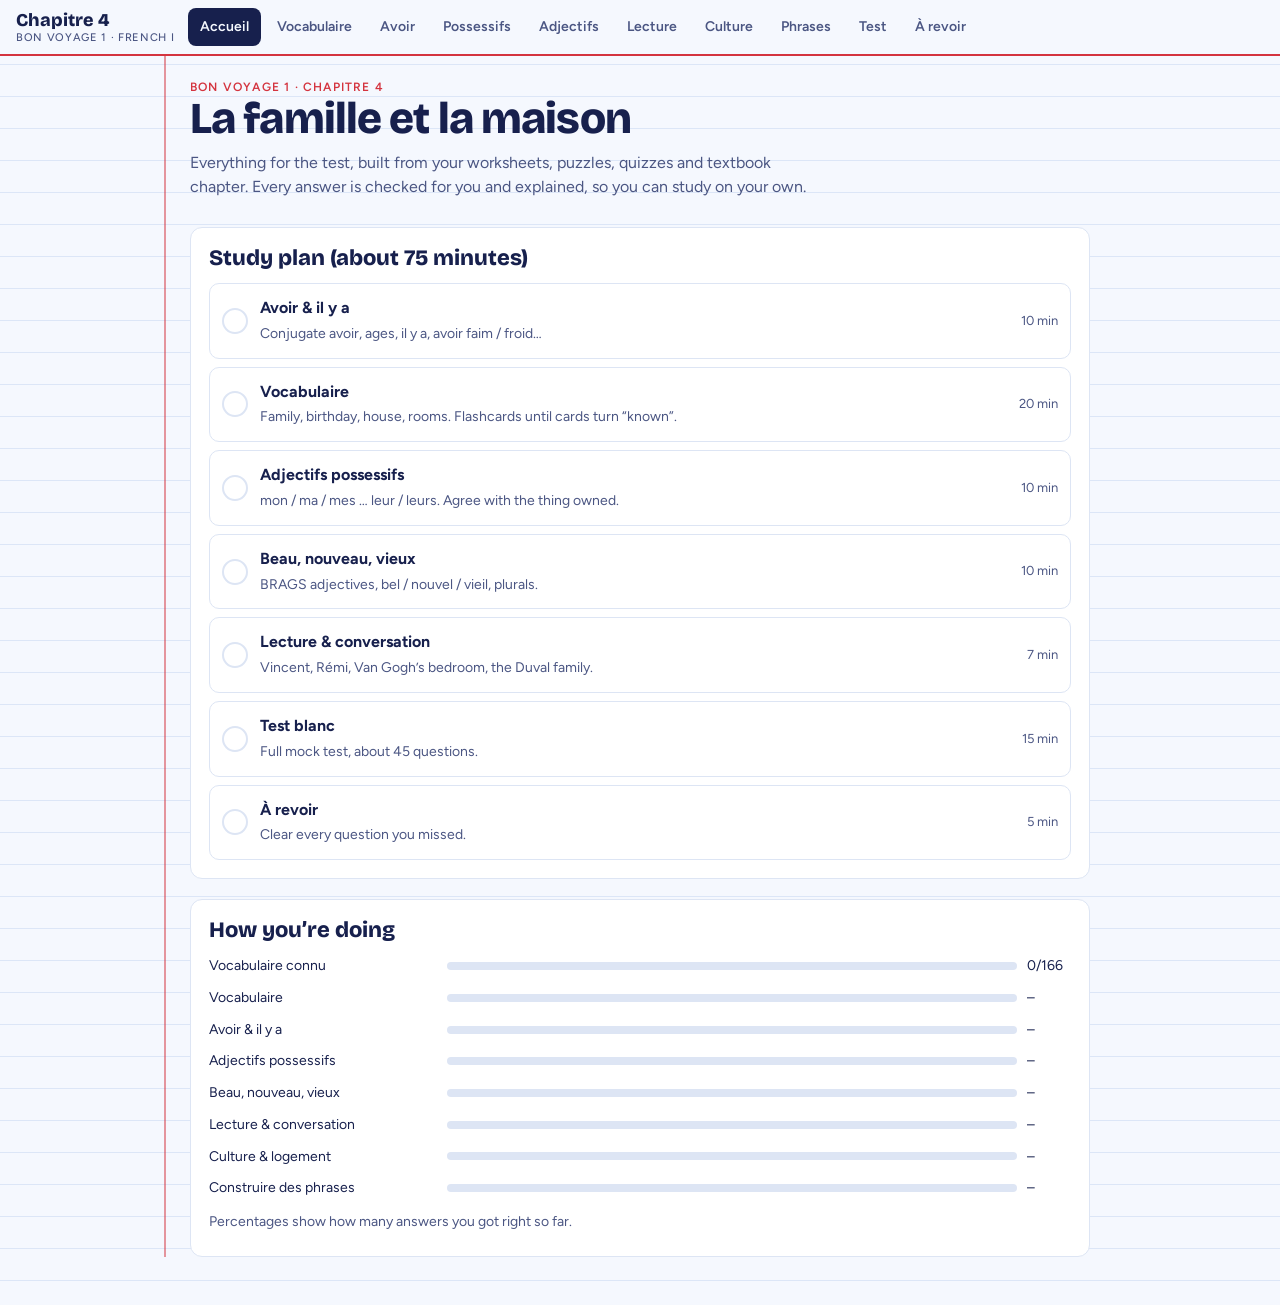
==== fr-ch4-m8x3/index.html @ 9997cfc1 "Add unlisted French I Chapter 4 review page Co-Authored-By: Claude Sonnet 5.5 <noreply@anthropic.com" ====
<!doctype html>
<html lang="en"><head><meta charset="utf-8"><meta name="viewport" content="width=device-width,initial-scale=1"><title>Chapitre 4 Révision</title><style>body{margin:0}[hidden]{display:none!important}:root{color-scheme:light}</style>
<meta name="claude:viewport-fit-sides" content="cover">
<link rel="stylesheet" href="https://fonts.googleapis.com/css2?family=Bricolage+Grotesque:opsz,wght@12..96,600;12..96,800&family=Caveat:wght@600&family=Figtree:wght@400;500;600;700&display=swap">
<style>
/* Layout: French school notebook (Seyès grid), top tab bar, one column of cards. Stem = blue, ending = green like her handout. */
:root{--paper:#F5F8FE;--grid:#DCE6F7;--ink:#17204D;--ink2:#4B5683;--card:#FFFFFF;--rule:#DDE5F4;--red:#D4343F;--blue:#2F5BEA;--stem:#2F5BEA;--end:#16995F;--good:#16995F;--goodbg:#E3F6EC;--bad:#C62F3A;--badbg:#FCE6E8;--hi:#FFEE9E;--btn:#17204D;--btntx:#F5F8FE;
--fd:'Bricolage Grotesque',system-ui,sans-serif;--fb:'Figtree',system-ui,sans-serif;--fh:'Caveat','Comic Sans MS',cursive}
@media (prefers-color-scheme:dark){:root:not([data-theme="light"]){--paper:#0E1330;--grid:#18204A;--ink:#EAF0FF;--ink2:#A9B4DD;--card:#161D44;--rule:#2A3470;--red:#FF6B73;--blue:#8CA6FF;--stem:#8CA6FF;--end:#4FD08F;--good:#4FD08F;--goodbg:#12392B;--bad:#FF7B83;--badbg:#44202A;--hi:#5A5116;--btn:#EAF0FF;--btntx:#0E1330;color-scheme:dark}}
:root[data-theme="dark"]{--paper:#0E1330;--grid:#18204A;--ink:#EAF0FF;--ink2:#A9B4DD;--card:#161D44;--rule:#2A3470;--red:#FF6B73;--blue:#8CA6FF;--stem:#8CA6FF;--end:#4FD08F;--good:#4FD08F;--goodbg:#12392B;--bad:#FF7B83;--badbg:#44202A;--hi:#5A5116;--btn:#EAF0FF;--btntx:#0E1330;color-scheme:dark}
*{box-sizing:border-box}
body{background:var(--paper);color:var(--ink);font:16px/1.55 var(--fb);background-image:repeating-linear-gradient(var(--grid) 0 1px,transparent 1px 32px);padding-left:max(16px,env(safe-area-inset-left,0px));padding-right:max(16px,env(safe-area-inset-right,0px));padding-block:0 48px;min-height:100vh}
body::before{content:"";position:fixed;inset:0 0 auto;height:env(safe-area-inset-top,0px);z-index:30;background:var(--paper)}
h1,h2,h3{font-family:var(--fd);line-height:1.15;text-wrap:balance;margin:0}
h1{font-size:clamp(28px,6vw,44px);font-weight:800;letter-spacing:-.02em}
h2{font-size:22px;font-weight:800}h3{font-size:17px;font-weight:600}
p{margin:.4em 0}
.top{position:sticky;top:env(safe-area-inset-top,0px);z-index:20;background:var(--paper);border-bottom:2px solid var(--red);margin:0 calc(-1*max(16px,env(safe-area-inset-left,0px)));padding:8px max(16px,env(safe-area-inset-left,0px));display:flex;gap:14px;align-items:center}
.brand{font:800 18px var(--fd);color:var(--ink);text-decoration:none;white-space:nowrap}
.brand small{display:block;font:500 11px var(--fb);color:var(--ink2);letter-spacing:.06em;text-transform:uppercase}
nav{display:flex;gap:4px;overflow-x:auto;scrollbar-width:none;min-width:0}
nav a{padding:8px 12px;border-radius:8px;color:var(--ink2);text-decoration:none;font-weight:600;font-size:14px;white-space:nowrap;position:relative}
nav a.on{background:var(--ink);color:var(--paper)}
nav a .bd{background:var(--red);color:#fff;border-radius:9px;font-size:11px;padding:0 6px;margin-left:5px}
.wrap{max-width:900px;margin:0 auto;padding-top:24px;display:flex;flex-direction:column;gap:20px}
.card{background:var(--card);border:1px solid var(--rule);border-radius:12px;padding:18px;min-width:0}
.grid{display:grid;grid-template-columns:repeat(auto-fill,minmax(240px,1fr));gap:12px}
.lead{color:var(--ink2);max-width:62ch}
.eyebrow{font:600 12px var(--fb);letter-spacing:.1em;text-transform:uppercase;color:var(--red)}
.btn{font:600 16px var(--fb);min-height:44px;padding:8px 18px;border-radius:10px;border:2px solid var(--btn);background:var(--btn);color:var(--btntx);cursor:pointer}
.btn.ghost{background:transparent;color:var(--ink)}
.btn.good{background:var(--good);border-color:var(--good);color:#fff}
.btn.bad{background:var(--bad);border-color:var(--bad);color:#fff}
.btn:disabled{opacity:.4;cursor:default}
.btn:focus-visible,.chip:focus-visible,nav a:focus-visible,input:focus-visible,.opt:focus-visible,.mode:focus-visible,.tile:focus-visible{outline:3px solid var(--blue);outline-offset:2px}
.row{display:flex;gap:10px;flex-wrap:wrap;align-items:center}
.chip{font:600 14px var(--fb);padding:6px 12px;border-radius:99px;border:1.5px solid var(--rule);background:var(--card);color:var(--ink);cursor:pointer;min-height:36px}
.chip.on{background:var(--ink);color:var(--paper);border-color:var(--ink)}
.mode{display:flex;flex-direction:column;gap:4px;text-align:left;background:var(--card);border:1px solid var(--rule);border-radius:12px;padding:16px;cursor:pointer;color:var(--ink);font:inherit;text-decoration:none}
.mode:hover{border-color:var(--blue)}
.mode b{font:800 18px var(--fd)}.mode span{color:var(--ink2);font-size:14px}
.plan{list-style:none;margin:0;padding:0;display:flex;flex-direction:column;gap:8px}
.plan a{display:flex;gap:12px;align-items:center;padding:12px;border:1px solid var(--rule);border-radius:10px;text-decoration:none;color:var(--ink);background:var(--card)}
.plan .ck{width:26px;height:26px;border-radius:50%;border:2px solid var(--rule);flex:none;display:grid;place-items:center;font-weight:800;color:#fff}
.plan .done .ck{background:var(--good);border-color:var(--good)}
.plan .min{margin-left:auto;color:var(--ink2);font-size:13px;white-space:nowrap}
.meter{height:8px;border-radius:4px;background:var(--rule);overflow:hidden}.meter i{display:block;height:100%;background:var(--blue)}
.mrow{display:grid;grid-template-columns:minmax(120px,1.2fr) 3fr 44px;gap:10px;align-items:center;font-size:14px}
.stem{color:var(--stem);font-weight:700}.end{color:var(--end);font-weight:700}
mark{background:var(--hi);color:inherit;padding:0 3px;border-radius:3px}
table{border-collapse:collapse;width:100%}th,td{text-align:left;padding:6px 10px;border-bottom:1px solid var(--rule)}
th{font-size:12px;letter-spacing:.06em;text-transform:uppercase;color:var(--ink2)}
.scroll{overflow-x:auto}
details{border:1px solid var(--rule);border-radius:12px;background:var(--card)}
summary{padding:14px 18px;font:800 18px var(--fd);cursor:pointer}
details>div{padding:0 18px 18px}
.fr{font-family:var(--fh);font-size:1.25em;font-weight:600}
.bigw{font:600 clamp(32px,8vw,52px)/1.1 var(--fh);text-align:center;padding:36px 8px}
.fc{cursor:pointer;min-height:220px;display:flex;flex-direction:column;justify-content:center;align-items:center;text-align:center;border:2px solid var(--ink);box-shadow:5px 5px 0 var(--ink);border-radius:14px;background:var(--card);padding:20px}
.fc small{color:var(--ink2);letter-spacing:.08em;text-transform:uppercase;font-size:12px}
.bar{height:6px;background:var(--rule);border-radius:3px;overflow:hidden}.bar i{display:block;height:100%;background:var(--blue);transition:width .2s}
.qtopic{font:600 12px var(--fb);letter-spacing:.1em;text-transform:uppercase;color:var(--red)}
.qprompt{font:800 clamp(20px,4.5vw,26px)/1.3 var(--fd);margin:8px 0}
.blank{display:inline-block;min-width:3.5em;border-bottom:3px solid var(--blue);margin:0 3px}
.qsub{color:var(--ink2);font-size:14px;margin:0 0 12px}
input.ans{width:100%;font:500 20px var(--fb);padding:12px 14px;border-radius:10px;border:2px solid var(--ink);background:var(--card);color:var(--ink)}
.acc{display:flex;gap:6px;flex-wrap:wrap;margin:10px 0}
.acc button{min-width:38px;min-height:38px;border-radius:8px;border:1.5px solid var(--rule);background:var(--card);color:var(--ink);font:600 18px var(--fb);cursor:pointer}
.opts{display:grid;gap:10px}
.opt{text-align:left;font:500 17px var(--fb);padding:12px 14px;min-height:48px;border:2px solid var(--rule);border-radius:10px;background:var(--card);color:var(--ink);cursor:pointer}
.opt:hover{border-color:var(--blue)}.opt.ok{border-color:var(--good);background:var(--goodbg)}.opt.no{border-color:var(--bad);background:var(--badbg)}
.fb{margin-top:14px;padding:12px 14px;border-radius:10px}.fb.ok{background:var(--goodbg);border-left:5px solid var(--good)}.fb.no{background:var(--badbg);border-left:5px solid var(--bad)}
.tans,.tbank{display:flex;gap:8px;flex-wrap:wrap;min-height:52px;padding:8px;border-radius:10px}
.tans{border:2px dashed var(--ink2);margin-bottom:12px}
.tile{font:600 18px var(--fb);padding:8px 14px;min-height:44px;border-radius:8px;border:2px solid var(--ink);background:var(--card);color:var(--ink);cursor:pointer}
.tile.used{opacity:.25}
.big{font:800 56px var(--fd)}
.sp{background:none;border:none;color:var(--blue);cursor:pointer;padding:4px;vertical-align:middle}
.quote{border-left:4px solid var(--red);padding:2px 14px;margin:8px 0}
.facts{margin:0;padding-left:20px}.facts li{margin:6px 0}
@media (min-width:1040px){.wrap{position:relative}.wrap::before{content:"";position:absolute;left:-26px;top:0;bottom:0;border-left:2px solid var(--red);opacity:.5}}
@media (max-width:560px){.brand small{display:none}.mrow{grid-template-columns:1fr 40px}.mrow .meter{grid-column:1/3;grid-row:2}}
@media (prefers-reduced-motion:reduce){*{transition:none!important}}
</style>
<header class="top"><a class="brand" href="#home">Chapitre 4<small>Bon Voyage 1 · French I</small></a><nav id="nav" aria-label="Sections"></nav></header>
<main class="wrap" id="view"></main>
<p id="note" style="max-width:900px;margin:24px auto 0;color:var(--ink2);font-size:13px" hidden>Your answers are saved so your parent can see what to practice.</p>
<script>
const $=(s,el=document)=>el.querySelector(s);
const esc=s=>String(s).replace(/[&<>"]/g,c=>({'&':'&amp;','<':'&lt;','>':'&gt;','"':'&quot;'}[c]));
const rnd=n=>Math.floor(Math.random()*n);
const shuffle=a=>{a=a.slice();for(let i=a.length-1;i>0;i--){const j=rnd(i+1);[a[i],a[j]]=[a[j],a[i]]}return a};
const sample=(a,n)=>shuffle(a).slice(0,n);
const pick=a=>a[rnd(a.length)];
// ---- config: endpoint/token are filled in at publish time (empty = nothing leaves this device)
const CFG={chapter:'ch4',endpoint:'',token:''};
const KEY='fr1-ch4-review-v1';
const uid=()=>Math.random().toString(36).slice(2,10);
let S={box:{},stats:{},misses:[],best:null,hist:[],q:[],all:[],did:null};
try{const r=localStorage.getItem(KEY);if(r)S=Object.assign(S,JSON.parse(r))}catch(e){}
if(!S.did)S.did=uid();
const SID=uid();
const save=()=>{try{localStorage.setItem(KEY,JSON.stringify(S))}catch(e){}};
const cut=(s,n)=>String(s==null?'':s).slice(0,n);
function logEvent(e){e.t=Date.now();e.s=SID;e.d=S.did;e.c=CFG.chapter;e.q=cut(e.q,140);e.a=cut(e.a,100);e.r=cut(e.r,100);
 S.all.push(e);if(S.all.length>3000)S.all=S.all.slice(-3000);if(CFG.endpoint){S.q.push(e);if(S.q.length>500)S.q=S.q.slice(-500);if(S.q.length>=6)flush()}save()}
function flush(beacon){if(!CFG.endpoint||!S.q.length)return;const batch=S.q.splice(0,40);const body=JSON.stringify({token:CFG.token,events:batch});save();
 try{if(beacon&&navigator.sendBeacon){navigator.sendBeacon(CFG.endpoint,new Blob([body],{type:'text/plain'}))}else{fetch(CFG.endpoint,{method:'POST',mode:'no-cors',body}).catch(()=>{S.q=batch.concat(S.q);save()})}}catch(e){}}
addEventListener('pagehide',()=>flush(true));document.addEventListener('visibilitychange',()=>{if(document.visibilityState==='hidden')flush(true)});
setInterval(()=>flush(),20000);
const strip=s=>s.toLowerCase().replace(/[’‘`´]/g,"'");
const norm=s=>strip(s).normalize('NFD').replace(/[̀-ͯ]/g,'').replace(/-/g,' ').replace(/[^a-z0-9' ]/g,' ').replace(/\s+/g,' ').trim();
const plain=s=>strip(s).replace(/-/g,' ').replace(/[.,?!;:"«»()]/g,' ').replace(/\s+/g,' ').trim();
const stripEn=s=>norm(s).replace(/^(to|a|an|the)\s+/,'');
const TOPICS={vocab:'Vocabulaire',avoir:'Avoir & il y a',poss:'Adjectifs possessifs',adj:'Beau, nouveau, vieux',read:'Lecture & conversation',culture:'Culture & logement',phrases:'Construire des phrases'};
const CATS={family:'La famille',party:"L'anniversaire",house:'La maison',rooms:'Les pièces',place:'Où? (lieux)',adjs:'Adjectifs',avoir:'Expressions avec avoir',bonus:'Bonus (dessins)'};
// [fr, en, cat, note]
const V=[
["la famille","the family","family"],["les parents","the parents","family","Also used for relatives in general."],["le père","the father","family"],["la mère","the mother","family"],["le mari","the husband","family"],["la femme","the wife, the woman","family"],["le fils","the son","family"],["la fille","the daughter, the girl","family"],["un enfant / une enfant","a child","family"],["les enfants","the children","family"],["le frère","the brother","family"],["la sœur","the sister","family"],["les grands-parents","the grandparents","family"],["le grand-père","the grandfather","family"],["la grand-mère","the grandmother","family"],["les petits-enfants","the grandchildren","family"],["le petit-fils","the grandson","family"],["la petite-fille","the granddaughter","family"],["un oncle","an uncle","family"],["une tante","an aunt","family"],["un neveu","a nephew","family"],["une nièce","a niece","family"],["un cousin / une cousine","a cousin","family"],["un chien","a dog","family"],["un chat","a cat","family"],["un beau-père","a stepfather","family"],["une belle-mère","a stepmother","family"],["un demi-frère","a half brother","family"],["une demi-sœur","a half sister","family"],["un gendre","a son-in-law","family"],["une belle-fille","a daughter-in-law","family"],["une belle-sœur","a sister-in-law","family"],
["un anniversaire","a birthday","party"],["un cadeau","a present, a gift","party"],["un gâteau","a cake","party"],["une bougie","a candle","party"],["une fête","a party","party"],["avoir… ans","to be … years old","party","J'ai quinze ans = I am fifteen."],["Tu as quel âge ?","How old are you?","party"],["Quel âge a-t-il ?","How old is he?","party"],["C'est quand, ton anniversaire ?","When is your birthday?","party"],["Quelle est la date ?","What is the date?","party"],["Bon anniversaire !","Happy birthday!","party"],["donner","to give","party"],["inviter","to invite","party"],["tout le monde","everyone","party"],["un ballon","a balloon","party"],["un bouquet de fleurs","a bouquet of flowers","party"],
["une maison","a house","house"],["un appartement","an apartment","house"],["un immeuble","an apartment building","house"],["un quartier","a neighborhood","house"],["une station de métro","a subway station","house"],["une terrasse","a terrace, a patio","house"],["un jardin","a garden, a yard","house"],["un arbre","a tree","house"],["une fleur","a flower","house"],["un garage","a garage","house"],["une voiture","a car","house"],["un balcon","a balcony","house"],["une vue","a view","house"],["un code","a code","house"],["une cour","a courtyard","house"],["un voisin / une voisine","a neighbor","house"],["un ascenseur","an elevator","house"],["un escalier","a staircase, stairs","house"],["une entrée","an entrance, an entryway","house"],["le rez-de-chaussée","the ground floor","house"],["un étage","a floor, a story","house"],["le premier étage","the first floor","house"],["le deuxième étage","the second floor","house"],["le troisième étage","the third floor","house"],["une pièce","a room","house"],
["la cuisine","the kitchen","rooms"],["la salle de séjour","the living room","rooms"],["la salle à manger","the dining room","rooms"],["la chambre à coucher","the bedroom","rooms"],["la salle de bains","the bathroom","rooms"],["les toilettes","the toilet, the restroom","rooms","Always plural in French."],
["(tout) près de","(very) near","place"],["loin de","far from","place"],["autour de","around","place"],["donner sur","to overlook, to face onto","place","Le balcon donne sur la rue."],["monter","to go up, to climb","place"],["à pied","on foot","place"],["en ascenseur","by elevator","place"],["il y a","there is, there are","place"],["il n'y a pas de","there is no, there are no","place"],["maintenant","now","place"],["une journée","a day (the whole day)","place"],["C'est (pas) rigolo.","It's (not) fun.","place"],["sur","on","place"],["dans","in","place"],["sous","under","place"],["devant","in front of","place"],["derrière","behind","place"],["entre","between","place"],["près de","near","place"],["en face de","across from, facing","place"],["au-dessus de","above","place"],["au milieu de","in the middle of","place"],["rien","nothing","place"],
["beau / bel / belle","beautiful, handsome","adjs","Before a noun. Bel before a masculine vowel sound."],["nouveau / nouvel / nouvelle","new","adjs"],["vieux / vieil / vieille","old","adjs"],["joli(e)","pretty","adjs"],["jeune","young","adjs"],["bon / bonne","good","adjs"],["mauvais(e)","bad","adjs"],["meilleur(e)","better, best","adjs"],["gentil / gentille","nice, kind","adjs"],["petit(e)","small, short","adjs"],["grand(e)","big, tall","adjs"],["gros / grosse","big, fat","adjs"],["long / longue","long","adjs"],["bref / brève","brief, short","adjs"],["premier / première","first","adjs"],["deuxième","second","adjs"],["troisième","third","adjs"],["sympa","nice","adjs"],["amusant(e)","fun, funny","adjs"],["intelligent(e)","smart","adjs"],["blond(e)","blond","adjs"],["brun(e)","brown-haired, dark","adjs"],
["avoir besoin de","to need","avoir"],["avoir envie de","to want to, to feel like","avoir"],["avoir l'intention de","to intend to","avoir"],["avoir faim","to be hungry","avoir"],["avoir soif","to be thirsty","avoir"],["avoir chaud","to be hot","avoir"],["avoir froid","to be cold","avoir"],["avoir honte (de)","to be ashamed (of)","avoir"],["avoir mal (à la tête)","to hurt (to have a headache)","avoir"],["avoir raison","to be right","avoir"],["avoir tort","to be wrong","avoir"],["avoir sommeil","to be sleepy","avoir"],
["le toit","the roof","bonus"],["le mur","the wall","bonus"],["une fenêtre","a window","bonus"],["une porte","a door","bonus"],["le grenier","the attic","bonus"],["la cave","the cellar","bonus"],["une piscine","a swimming pool","bonus"],["un vélo","a bike","bonus"],["une moto","a motorcycle","bonus"],["un lit","a bed","bonus"],["un oreiller","a pillow","bonus"],["des draps","sheets","bonus"],["un tapis","a rug","bonus"],["un réveil","an alarm clock","bonus"],["une lampe","a lamp","bonus"],["une chaise","a chair","bonus"],["une table","a table","bonus"],["un miroir","a mirror","bonus"],["un tableau","a painting, a picture","bonus"],["une carafe","a carafe, a pitcher","bonus"],["une télévision","a television","bonus"],["une plante","a plant","bonus"],["une cheminée","a fireplace","bonus"],["un frigo","a fridge","bonus"],["un four","an oven","bonus"],["un placard","a cupboard","bonus"],["une douche","a shower","bonus"],["une baignoire","a bathtub","bonus"],["un lavabo","a bathroom sink","bonus"],["un savon","a soap","bonus"]
];
V.forEach(v=>v.id=v[0]);
function frVars(fr){const o=new Set();fr.split(/\s*\/\s*/).forEach(p=>{const m=p.match(/^(.*?)\s*\((.*)\)$/);(m?[m[1],m[2]]:[p]).forEach(x=>{o.add(x);o.add(x.replace(/^(un|une|le|la|les|des)\s+|^l'/i,''));o.add(x.replace(/^[^ ]+ \/ /,''))})});return [...o].filter(Boolean)}
function enVars(en){return en.replace(/\([^)]*\)/g,'').split(/[,;/]/).map(s=>s.trim()).filter(Boolean)}
const MC=(topic,prompt,correct,wrongs,explain,sub)=>({t:'mc',topic,prompt,sub,options:[correct,...wrongs],ans:0,explain});
const TY=(topic,prompt,answers,explain,sub,x)=>Object.assign({t:'type',topic,prompt,sub,answers:[].concat(answers),explain},x);
const TL=(topic,en,fr,extra,explain)=>({t:'tiles',topic,prompt:en,sub:'Tap the words in the right order.',answers:[fr],tiles:fr.replace(/[.,?!]/g,'').split(' ').concat(extra||[]),explain});
function vq(it,dir,style){const [fr,en,cat,note]=it;const ex=note||'';
 const fpool=()=>{const p=V.filter(x=>x.id!==it.id&&x[2]===cat&&x[1]!==en&&x[0]!==fr);return p.length>=3?p:V.filter(x=>x.id!==it.id)};
 if(dir==='fe'){if(style==='type')return TY('vocab',fr,enVars(en),ex,'Type the English meaning.',{mode:'en',show:en,vid:it.id});
  return Object.assign(MC('vocab',fr,en,sample(fpool(),3).map(x=>x[1]),ex,'What does it mean?'),{vid:it.id})}
 if(style==='type')return TY('vocab',en,frVars(fr),ex,'Type it in French (include un/une/le/la when there is one).',{show:fr,vid:it.id});
 return Object.assign(MC('vocab',en,fr,sample(fpool(),3).map(x=>x[0]),ex,'Pick the French.'),{vid:it.id})}
// ===== AVOIR & il y a =====
const AV={je:"ai",tu:"as",il:"a",elle:"a",on:"a",nous:"avons",vous:"avez",ils:"ont",elles:"ont"};
const avf=s=>s==='je'?"j'ai":s+' '+AV[s];
const genAvoir=n=>Array.from({length:n},()=>{const s=pick(Object.keys(AV));return TY('avoir',`avoir + ${s}`,[avf(s),AV[s]],'avoir: j’ai, tu as, il/elle/on a, nous avons, vous avez, ils/elles ont.','Conjugate avoir.')});
const ETR={je:"suis",tu:"es",il:"est",elle:"est",on:"est",nous:"sommes",vous:"êtes",ils:"sont",elles:"sont"};
const genEtre=n=>Array.from({length:n},()=>{const s=pick(Object.keys(ETR));return TY('avoir',`être + ${s}`,[s+' '+ETR[s],ETR[s]],'être: je suis, tu es, il/elle/on est, nous sommes, vous êtes, ils/elles sont.','Review: conjugate être.')});
const AGES=[[10,"dix"],[11,"onze"],[12,"douze"],[13,"treize"],[14,"quatorze"],[15,"quinze"],[16,"seize"],[17,"dix-sept"],[18,"dix-huit"],[19,"dix-neuf"],[20,"vingt"]];
const genAge=n=>Array.from({length:n},()=>{const [d,w]=pick(AGES),who=pick([["I am","j'ai"],["She is","elle a"],["He is","il a"],["We are","nous avons"],["You (tu) are","tu as"],["They (m.) are","ils ont"],["Marc is","Marc a"]]);
 return TY('avoir',`${who[0]} ${d} years old.`,[`${who[1]} ${w} ans`],'In French you HAVE an age: avoir … ans.','Say it in French.')});
const FILLAV=[["La famille Ghez ___ un bel appartement à Nice.","a"],["Leur appartement ___ six pièces.","a"],["Du balcon, les Ghez ___ une très belle vue.","ont"],["Ahmed ___ quinze ans.","a"],["Halima et Ahmed ___ un petit chat.","ont"],["Et toi, tu ___ un chien ou un chat?","as"],["Vous ___ un appartement ou une maison?","avez"],["Moi, j'___ quinze ans.","ai"],["Rémi n'___ pas de frère.","a"],["Sa sœur ___ quatorze ans.","a"],["Rémi et sa sœur n'___ pas de chien.","ont"],["Nous ___ un chien.","avons"],["J'___ une petite famille.","ai"],["Les parents de Marc ___ un appartement à Paris.","ont"],["Sa sœur ___ seize ans.","a"],["Et toi, tu ___ une petite ou une grande famille?","as"],["Marc aussi ___ une petite famille.","a"],["On ___ un petit chat.","a"]].map(([p,a])=>TY('avoir',p,a,'Match the subject: j’ai / tu as / il-elle-on a / nous avons / vous avez / ils-elles ont.','Fill in avoir.'));
const NEGAV=[["Marc a une sœur.","Marc n'a pas de sœur."],["J'ai un frère.","Je n'ai pas de frère."],["Nous avons un chien.","Nous n'avons pas de chien."],["Ils ont des cousins.","Ils n'ont pas de cousins."],["Tu as une voiture.","Tu n'as pas de voiture."],["Elle a un chat.","Elle n'a pas de chat."],["Vous avez un garage.","Vous n'avez pas de garage."],["On a des cadeaux.","On n'a pas de cadeaux."],["Il y a un jardin autour de la maison.","Il n'y a pas de jardin autour de la maison."],["Il y a des fleurs dans le jardin.","Il n'y a pas de fleurs dans le jardin."],["Il y a un ascenseur.","Il n'y a pas d'ascenseur."],["Il y a une piscine.","Il n'y a pas de piscine."]];
const genNegAv=n=>sample(NEGAV,n).map(([p,a])=>TY('avoir',`Make it negative: ${p}`,[a],'un / une / des → de (d’ before a vowel). ne becomes n’ before a vowel: il n’y a pas de…','Write the whole sentence.'));
const ILYA=[["There is a cake.","Il y a un gâteau"],["There are candles.","Il y a des bougies"],["There is no garden.","Il n'y a pas de jardin"],["There are no presents.","Il n'y a pas de cadeaux"],["There is a garden around the house.","Il y a un jardin autour de la maison"],["There isn't an elevator.","Il n'y a pas d'ascenseur"],["There are three bedrooms.","Il y a trois chambres à coucher"]].map(([e,f])=>TY('avoir',e,[f],'il y a = there is / there are. Negative: il n’y a pas de.','Say it in French.'));
const EXPR=[["Bette: « Tex, j'ai faim. »","She is hungry.",["She is cold.","She is right.","She is sleepy."]],["Tammy: « J'ai toujours froid dans ce café. »","She is always cold.",["She is always hungry.","She is always right.","She is always hot."]],["Bette: « Tu as raison, Tammy. »","Tammy is right.",["Tammy is wrong.","Tammy is ashamed.","Tammy is thirsty."]],["J'ai besoin d'étudier.","I need to study.",["I want to study.","I intend to study.","I am tired of studying."]],["J'ai l'intention de manger.","I intend to eat.",["I need to eat.","I am hungry.","I want to eat."]],["J'ai envie de vous accompagner.","I feel like going with you.",["I need to go with you.","I am afraid to go with you.","I have to go with you."]],["Il a tort.","He is wrong.",["He is right.","He is hot.","He is sleepy."]],["Nous avons soif.","We are thirsty.",["We are hungry.","We are cold.","We are sleepy."]]].map(([f,c,w])=>MC('avoir',f,c,w,'avoir + noun is often “to be” in English: avoir faim = to be hungry.','What does it mean?'));
const AVMC=[MC('avoir','Which is correct?',"J'ai quinze ans.",['Je suis quinze ans.','Je ai quinze ans.','J’ai quinze âge.'],'Age uses avoir, not être.'),MC('avoir','How do you ask someone’s age?','Tu as quel âge ?',['Tu es quel âge ?','Quel est ton âge de ?','Tu as combien âge ?'],''),MC('avoir','“Il n’y a pas ___ fleurs.”','de',['des','les','d’'],'After a negative, des → de.'),MC('avoir','“Marc n’a pas ___ sœur.”','de',['une','la','des'],'After a negative, une → de.'),MC('avoir','“Je n’ai pas ___ ordinateur.”',"d'",['de','un','le'],'de → d’ before a vowel.'),MC('avoir','Which forms of avoir sound the same?','il a / elle a / on a',['nous avons / vous avez','ils ont / elles ont (vs. il a)','j’ai / tu as'],'Il, elle and on all take a.'),MC('avoir','“Ils ont” – the s of “ils” sounds like…','a z (liaison)',['an s','silent','a t'],'Liaison with a vowel.')];
// ===== POSSESSIFS =====
const POSS={my:['mon','ma','mes'],your:['ton','ta','tes'],his:['son','sa','ses'],our:['notre','notre','nos'],yourp:['votre','votre','vos'],their:['leur','leur','leurs']};
const OWN={my:'my',your:'your (tu)',his:'his/her',our:'our',yourp:'your (vous)',their:'their'};
// [fr,en,g,pl,vowel]
const PN=[["frère","brother","m",0,0],["sœur","sister","f",0,0],["père","father","m",0,0],["mère","mother","f",0,0],["ami","friend (m.)","m",0,1],["amie","friend (f.)","f",0,1],["école","school","f",0,1],["adresse","address","f",0,1],["oncle","uncle","m",0,1],["tante","aunt","f",0,0],["cousin","cousin (m.)","m",0,0],["cousine","cousin (f.)","f",0,0],["grand-père","grandfather","m",0,0],["grand-mère","grandmother","f",0,0],["chien","dog","m",0,0],["chat","cat","m",0,0],["maison","house","f",0,0],["appartement","apartment","m",0,1],["voisin","neighbor (m.)","m",0,0],["voisine","neighbor (f.)","f",0,0],["cadeau","present","m",0,0],["anniversaire","birthday","m",0,1],["chambre","bedroom","f",0,0],["famille","family","f",0,0],["parents","parents","m",1,0],["frères","brothers","m",1,0],["sœurs","sisters","f",1,0],["copains","friends","m",1,0],["cousins","cousins","m",1,0],["amis","friends","m",1,1],["grands-parents","grandparents","m",1,0],["voitures","cars","f",1,0],["bougies","candles","f",1,0],["enfants","children","m",1,1],["oncles","uncles","m",1,1]];
function pform(o,n){const t=POSS[o];if(n[3])return t[2];if(n[2]==='m')return t[0];return (n[4]&&['my','your','his'].includes(o))?t[0]:t[1]}
const pr=()=>{const o=pick(Object.keys(POSS)),n=pick(PN);return [o,n,pform(o,n)]};
const genPossTy=k=>Array.from({length:k},()=>{const [o,n,f]=pr();const ans=PN.filter(x=>x[1]===n[1]).map(x=>pform(o,x)+' '+x[0]);return TY('poss',`${OWN[o]} ${n[1]}`,ans,n[3]?'Plural noun → mes / tes / ses / nos / vos / leurs.':(n[4]&&n[2]==='f'&&['my','your','his'].includes(o)?'Feminine noun starting with a vowel → mon / ton / son (never ma/ta/sa).':'The possessive agrees with the noun owned, not with the owner.'),'Say it in French.')});
const genPossMC=k=>Array.from({length:k},()=>{const [o,n,f]=pr();let opts=[...new Set(POSS[o])].filter(x=>x!==f);const other=Object.keys(POSS).filter(x=>x!==o);while(opts.length<3){const c=pick(POSS[pick(other)]);if(c!==f&&!opts.includes(c))opts.push(c)}
 return MC('poss',`___ ${n[0]}`,f,opts.slice(0,3),n[3]?'Plural noun → mes / tes / ses / nos / vos / leurs.':(n[4]&&n[2]==='f'&&['my','your','his'].includes(o)?'Feminine noun starting with a vowel → mon / ton / son.':'Agree with the noun owned: masculine, feminine or plural.'),`${OWN[o]} ${n[1]}`)});
const SWAP=[["Le père de Marine est dans la cuisine? Oui, ___ père est dans la cuisine.","son"],["La sœur de Marine est blonde? Oui, ___ sœur est blonde.","sa"],["La sœur de Thomas est à Paris? Oui, ___ sœur est à Paris.","sa"],["La maison de Thomas est jolie? Oui, ___ maison est jolie.","sa"],["L'appartement de Marine est beau? Oui, ___ appartement est beau.","son"],["Les cousins de Thomas sont élèves? Oui, ___ cousins sont élèves.","ses"],["Les grands-parents de Thomas ont un chien? Oui, ___ grands-parents ont un chien.","ses"],["C'est le chien de ma sœur = c'est ___ chien.","son"],["C'est la mère de mon père = c'est ___ mère.","sa"],["C'est l'amie de Paul = c'est ___ amie.","son"],["Ce sont les livres de Marie = ce sont ___ livres.","ses"],["C'est la voiture de mes parents = c'est ___ voiture.","leur"],["Ce sont les enfants de mes parents = ce sont ___ enfants.","leurs"]].map(([p,a])=>TY('poss',p,a,'Son / sa / ses agree with the thing owned (père = son, sœur = sa, cousins = ses), not with Marine or Thomas. Mes parents → leur / leurs.','Fill in the possessive.'));
const LEUR=[["Fabien et Christophe sont dans ___ chambre.","leur"],["Ils écoutent ___ disques.","leurs"],["___ collection de CD est surtout de la techno.","Leur"],["___ amies, Catherine et Émilie, aiment la techno.","Leurs"],["Fabien et Christophe, ___ deux amies et ___ copains écoutent souvent de la techno.","leurs"],["Mais ___ parents n'aiment pas du tout la techno.","leurs"]].map(([p,a])=>TY('poss',p,a,'Leur + singular noun, leurs + plural noun.','Fill in leur / leurs.'));
const ASSESS=[MC('poss','Où est la voiture de Serge? ___ voiture est dans le garage.','Sa',['Son','Ses','Ma'],'Voiture is feminine singular → sa.'),MC('poss','Où est ___ maison?','ta',['ton','tes','ma'],'Maison is feminine → ta.'),MC('poss','___ anniversaire est le 4 novembre.','Mon',['Ma','Mes','Son'],'Anniversaire is masculine → mon.'),MC('poss','Paul et Marc sont les frères de Sandrine? Oui, ce sont ___ frères.','ses',['leurs','son','sa'],'The brothers belong to ONE person (Sandrine) → ses.'),MC('poss','Which is correct?','mon amie',['ma amie','mes amie','mon amies'],'Feminine noun that begins with a vowel → mon / ton / son.'),MC('poss','Which is correct?','notre famille',['nos famille','notres famille','nôtre famille'],'Notre = our (one thing). Nos = our (several).'),MC('poss','“Leur” and “leurs” both mean…','their',['your','our','his'],''),MC('poss','Which one means “your” when you talk to one friend you call tu?','ton / ta / tes',['notre / nos','votre / vos','leur / leurs'],'')];
const TRADUIRE=[["Mon amie est petite, et mon grand-père est vieux.","My friend is small, and my grandfather is old.",["My friends are small, and my grandfathers are old.","Your friend is small, and your grandfather is old.","Her friend is small, and my grandmother is old."]],["Ma soeur habite à Paris.","My sister lives in Paris.",["My brother lives in Paris.","Your sister lives in Paris.","Her sisters live in Paris."]],["Mes frères passent la journée à l'école.","My brothers spend the day at school.",["My brother spends the day at school.","His brothers spend the day at home.","Our brothers spend the day at school."]],["Notre famille n'a pas de chat ou de chien.","Our family doesn't have a cat or a dog.",["Our family has a cat and a dog.","Their family doesn't have a cat or a dog.","Our families don't have a dog."]],["Nos oncles sont sympas.","Our uncles are nice.",["Our uncle is nice.","My uncles are nice.","Your uncles are nice."]],["Vos parents ont un appartement.","Your parents have an apartment.",["Their parents have an apartment.","Your parent has an apartment.","Our parents have a house."]],["Votre tante et ses cousins sont aussi de Fort-de-France.","Your aunt and his/her cousins are also from Fort-de-France.",["Your aunt and your cousins are also from Fort-de-France.","Our aunt and their cousins are also from Fort-de-France.","Your aunts and his cousin are from Fort-de-France."]],["Leurs voitures sont près de leur maison.","Their cars are near their house.",["Their car is near their house.","His cars are near his house.","Our cars are far from their house."]],["Ton cousin, ta mère et tes grands-parents sont loin?","Are your cousin, your mother and your grandparents far away?",["Are my cousin, my mother and my grandparents far away?","Are your cousins, your mother and your grandparent far away?","Is your cousin near your mother and your grandparents?"]]].map(([f,c,w])=>MC('poss',f,c,w,'Look at each possessive: mon/ma/mes = my, ton/ta/tes = your, son/sa/ses = his/her, notre/nos = our, votre/vos = your (pl.), leur/leurs = their.','Translate into English.'));
const POSSPH=[["your castles","vos châteaux|tes châteaux"],["your cousin (m.)","ton cousin|votre cousin"],["our house","notre maison"],["your aunt","ta tante|votre tante"],["his/her father","son père"],["their birthdays","leurs anniversaires"],["his/her mother","sa mère"],["his/her brothers","ses frères"],["your friends","tes amis|vos amis"],["my sister","ma sœur"],["your neighbor","ton voisin|ta voisine|votre voisin|votre voisine"],["our candles","nos bougies"],["your cat","ton chat|votre chat"],["our tree","notre arbre"],["my children","mes enfants"],["his/her address","son adresse"],["my dog","mon chien"],["their present","leur cadeau"]];
const genPossPh=n=>sample(POSSPH,n).map(([e,f])=>TY('poss',e,f.split('|'),'','Say it in French.'));
// Van Gogh room (worksheet)
const VG=[["Vous présentez sa chambre. Voici ___ chambre à coucher à Arles.","sa"],["Vous présentez sa chambre. ___ peinture est de 1888.","Sa"],["Vous présentez sa chambre. Sur ___ mur, il y a des tableaux.","son"],["Van Gogh parle. Voici ___ chambre à coucher à Arles.","ma"],["Van Gogh parle. C'est ___ maison.","ma"],["Van Gogh parle. Il y a des tableaux sur ___ mur.","mon"],["Vous parlez à Van Gogh. Voici ___ chambre à coucher à Arles.","ta"],["Vous parlez à Van Gogh. ___ peinture est de 1888.","Ta"],["Vous parlez à Van Gogh. Sur ___ mur, il y a des tableaux.","ton"],["Vous parlez à Van Gogh. Entre ___ deux chaises, il y a une table.","tes"]].map(([p,a])=>TY('poss',p,a,'Presenting his room: son / sa / ses. He speaks: mon / ma / mes. You speak to him: ton / ta / tes. Deux chaises is plural → ses / mes / tes.','Pick the right possessive.'));
// ===== BRAGS adjectives =====
// forms: [m, mv, f, mp, fp, en]
const AD={beau:["beau","bel","belle","beaux","belles","beautiful"],nouveau:["nouveau","nouvel","nouvelle","nouveaux","nouvelles","new"],vieux:["vieux","vieil","vieille","vieux","vieilles","old"],bon:["bon","bon","bonne","bons","bonnes","good"],petit:["petit","petit","petite","petits","petites","small"],grand:["grand","grand","grande","grands","grandes","big"],joli:["joli","joli","jolie","jolis","jolies","pretty"]};
// [fr,en,g,vowel,plural]
const AN=[["garçon","boy","m",0,"garçons"],["ami","friend (m.)","m",1,"amis"],["appartement","apartment","m",1,"appartements"],["quartier","neighborhood","m",0,"quartiers"],["sac","bag","m",0,"sacs"],["immeuble","building","m",1,"immeubles"],["arbre","tree","m",1,"arbres"],["balcon","balcony","m",0,"balcons"],["jardin","garden","m",0,"jardins"],["cadeau","present","m",0,"cadeaux"],["château","castle","m",0,"châteaux"],["fille","girl","f",0,"filles"],["maison","house","f",0,"maisons"],["amie","friend (f.)","f",1,"amies"],["voiture","car","f",0,"voitures"],["chambre","bedroom","f",0,"chambres"],["fleur","flower","f",0,"fleurs"],["vue","view","f",0,"vues"],["famille","family","f",0,"familles"],["école","school","f",1,"écoles"]];
function adjCase(){const a=pick(Object.keys(AD)),n=pick(AN),pl=rnd(3)===0;const f=AD[a];let form;
 if(pl)form=n[2]==='f'?f[4]:f[3];else form=n[2]==='f'?f[2]:(n[3]?f[1]:f[0]);
 return {a,n,pl,form,f}}
const pluralEn=e=>e.replace(/^([A-Za-z]+)/,w=>/y$/.test(w)?w.slice(0,-1)+'ies':w+'s');
const adjHint=c=>!['beau','nouveau','vieux'].includes(c.a)?`${c.a[0].toUpperCase()+c.a.slice(1)} agrees with the noun: ${c.f[0]} (m.), ${c.f[2]} (f.), ${c.f[3]} (m. pl.), ${c.f[4]} (f. pl.). It goes before the noun.`:c.pl?'Plural: beaux / nouveaux / vieux for masculine, belles / nouvelles / vieilles for feminine. -eau nouns take an x (cadeaux).':(c.n[2]==='f'?'Feminine: belle, nouvelle, vieille.':(c.n[3]?'Masculine before a vowel sound: bel, nouvel, vieil.':'Masculine before a consonant: beau, nouveau, vieux.'));
const genAdjTy=k=>Array.from({length:k},()=>{const c=adjCase();const art=c.pl?'some':'a';const nn=c.pl?c.n[4]:c.n[0];const en=c.pl?pluralEn(c.n[1]):c.n[1];
 const ans=c.pl?[`des ${c.form} ${nn}`,`de ${c.form} ${nn}`]:[`${c.n[2]==='f'?'une':'un'} ${c.form} ${nn}`];
 return TY('adj',`${art} ${c.f[5]} ${en}`,ans,adjHint(c),'Write the whole phrase with un / une / des.')});
const genAdjMC=k=>Array.from({length:k},()=>{const c=adjCase();const nn=c.pl?c.n[4]:c.n[0];const art=c.pl?'des':(c.n[2]==='f'?'une':'un');
 const opts=[...new Set(c.f.slice(0,5))].filter(x=>x!==c.form);return MC('adj',`${art} ___ ${nn}`,c.form,sample(opts,Math.min(3,opts.length)),adjHint(c),`(${c.a}: ${c.f[5]})`)});
const ADJFILL=[["Les Texier ont un ___ appartement dans un ___ immeuble dans un ___ quartier. (beau, vieux, beau)","bel|vieil|beau"],["Il y a de ___ et de ___ quartiers à Montréal. (nouveau, vieux)","nouveaux|vieux"],["L'appartement a de très ___ pièces. (beau)","belles"],["Il a de ___ pièces et un très ___ balcon. (grand, beau)","grandes|beau"],["De l'appartement il y a une très ___ vue sur la ville. (beau)","belle"],["Les Texier ont une ___ voiture. (nouveau)","nouvelle"],["Il y a de très ___ maisons dans notre ___ quartier. (vieux, beau)","vieilles|beau"],["Nous avons un ___ appartement avec de ___ pièces. (nouveau, beau)","nouvel|belles"],["Il a un très beau cadeau pour son neveu. Il a de très ___ pour ses ___ .(cadeau, neveu)","beaux cadeaux|neveux"],["Le beau gâteau est aussi pour son neveu. Les ___ gâteaux sont aussi pour ses ___ .(beau, neveu)","beaux|neveux"]];
// typed fill: split multi-blank into separate single questions
const ADJQ=[["Les Texier ont un ___ appartement. (beau)","bel"],["Ils habitent dans un ___ immeuble. (vieux)","vieil"],["Ils habitent dans un ___ quartier. (beau)","beau"],["Il y a de ___ quartiers à Montréal. (nouveau)","nouveaux"],["Il y a de ___ quartiers à Montréal. (vieux)","vieux"],["L'appartement a de très ___ pièces. (beau)","belles"],["Il a de ___ pièces. (grand)","grandes"],["Il a un très ___ balcon. (beau)","beau"],["De l'appartement il y a une très ___ vue. (beau)","belle"],["Les Texier ont une ___ voiture. (nouveau)","nouvelle"],["Il y a de très ___ maisons dans notre quartier. (vieux)","vieilles"],["Nous avons un ___ appartement. (nouveau)","nouvel"],["Il visite de ___ châteaux avec ses neveux. (beau)","beaux"],["Il a de très ___ cadeaux pour ses neveux. (beau)","beaux"]].map(([p,a])=>TY('adj',p,a,'Before a noun: beau/bel/belle/beaux/belles, nouveau/nouvel/nouvelle/nouveaux/nouvelles, vieux/vieil/vieille/vieux/vieilles.','Give the correct form of the adjective.'));
const FEM=[["Il est content. → Sa sœur aussi est ___.","contente"],["Il est amusant. → Sa sœur aussi est ___.","amusante"],["Il est sympathique. → Sa sœur aussi est ___.","sympathique"],["Il est énergique. → Sa sœur aussi est ___.","énergique"],["Il est très intéressant. → Sa sœur aussi est très ___.","intéressante"],["Il est brun. → Sa sœur aussi est ___.","brune"],["Il est très intelligent. → Sa sœur aussi est très ___.","intelligente"],["Le garçon est brun. → Les garçons sont ___.","bruns"],["La fille est brune. → Les filles sont ___.","brunes"]].map(([p,a])=>TY('adj',p,a,'Consonant adjectives have 4 forms (brun, brune, bruns, brunes). Adjectives ending in -e keep the same form for masculine and feminine.','Make the adjective agree.'));
const BRAGS=[MC('adj','What does BRAGS stand for?','Beauty, Rank, Age, Goodness, Size',['Big, Round, Adult, Green, Short','Beauty, Race, Age, Grammar, Style','Bon, Rouge, Ancien, Grand, Sympa'],'These adjectives come BEFORE the noun.'),MC('adj','Which adjective comes BEFORE the noun?','petit',['brun','sympathique','intelligent'],'BRAGS adjectives (beau, premier, vieux, bon, petit…) go before.'),MC('adj','Which adjective goes AFTER the noun?','brun',['joli','bon','jeune'],'Most adjectives follow the noun: une fille brune.'),MC('adj','“Un ___ ami” (nouveau)','nouvel',['nouveau','nouvelle','nouveaux'],'Bel / nouvel / vieil before a masculine vowel sound.'),MC('adj','“De ___ garçons” (beau, plural)','beaux',['beaux garçons','beau','belles'],''),MC('adj','The feminine of “vieux” is…','vieille',['vieuxe','vieil','vieillle'],''),MC('adj','The plural of “un beau cadeau” is…','de beaux cadeaux',['des beau cadeaux','de beaus cadeaux','de belles cadeaux'],'-eau nouns and adjectives take an x.'),MC('adj','In formal French, with a plural adjective before the noun you write…','de (de beaux quartiers)',['des (des beaux quartiers)','le','les'],'Informal French uses des.'),MC('adj','Which is correct?','le premier étage',['le étage premier','le première étage','la premier étage'],'Premier is masculine; première is feminine (la première fille).')];
const BR=[["your new trees","tes nouveaux arbres"],["your new apartment","ton nouvel appartement"],["my old neighbors (m.)","mes vieux voisins"],["my old building","mon vieil immeuble"],["my old neighborhood","mon vieux quartier"],["your new yard","ton nouveau jardin"],["your new car","ta nouvelle voiture"],["your new rooms","tes nouvelles pièces"],["my old house","ma vieille maison"],["my old neighbors (f.)","mes vieilles voisines"],["his/her gorgeous dogs","ses beaux chiens"],["his/her handsome brothers","ses beaux frères"],["his/her beautiful flowers","ses belles fleurs"],["his/her first daughter","sa première fille"],["his/her handsome uncle","son bel oncle"],["his/her beautiful aunt","sa belle tante"],["his/her handsome cousin (m.)","son beau cousin"],["his/her second son","son deuxième fils"],["his/her beautiful sisters","ses belles sœurs"],["your (vous) beautiful views","vos belles vues"],["our new code","notre nouveau code"],["our new elevator","notre nouvel ascenseur"],["our new living rooms","nos nouvelles salles de séjour"],["our new streets","nos nouvelles rues"],["your (vous) pretty neighborhoods","vos jolis quartiers"],["our new neighbor (f.)","notre nouvelle voisine"],["your (vous) beautiful kitchen","votre belle cuisine"],["your (vous) beautiful balcony","votre beau balcon"],["your (vous) beautiful staircase","votre bel escalier"],["their beautiful courtyards","leurs belles cours"],["their pretty entrance","leur jolie entrée"],["their beautiful balconies","leurs beaux balcons"],["their pretty tree","leur joli arbre"],["their gorgeous yard","leur beau jardin"]];
const genBR=n=>sample(BR,n).map(([e,f])=>{const alt=[f];if(/^(ton|ta|tes) /.test(f)&&/your/.test(e))alt.push(f.replace(/^ton /,'votre ').replace(/^ta /,'votre ').replace(/^tes /,'vos '));return TY('adj',e,alt,'Order: possessive (blue) + adjective (yellow) + noun (red). Check bel/nouvel/vieil before a vowel, and agreement.','BRAGS puzzle: say it in French.')});
// ===== reading =====
const R_VIN=[MC('read','Vincent parle à qui?','À Charlotte.',['À Sandrine.','À Christophe.','À son père.'],''),MC('read','Charlotte a la nouvelle adresse de Vincent?','Non, elle ne l’a pas.',['Oui, elle l’a.','Oui, elle a son numéro.','On ne sait pas.'],'“Non! Tu habites où maintenant?”'),MC('read','Quelle est sa nouvelle adresse?','21, avenue de la Bourdonnais.',['21, rue de l’Odéon.','12, avenue Haussmann.','5, rue Jacob.'],''),MC('read','Où est l’avenue de la Bourdonnais?','Dans le 7e, tout près de la tour Eiffel.',['Dans le 5e, près du métro.','À Giverny.','Près du Louvre.'],''),MC('read','Est-ce que l’appartement de Vincent a un balcon?','Oui.',['Non.','Non, il a une terrasse.','On ne sait pas.'],'“De notre balcon…”'),MC('read','De son balcon il a une vue sur…','la tour Eiffel.',['le Louvre.','la Sorbonne.','la mer.'],'')];
const R_FLO=[MC('read','Rémi a un frère?','Non, il n’a pas de frère.',['Oui, un frère.','Oui, deux frères.','On ne sait pas.'],''),MC('read','Rémi a quoi?','Une sœur.',['Un frère.','Un chien.','Des cousins.'],''),MC('read','Sa sœur a quel âge?','Quatorze ans.',['Seize ans.','Quinze ans.','Dix-sept ans.'],''),MC('read','Rémi a quel âge?','Seize ans.',['Quatorze ans.','Quinze ans.','Dix-sept ans.'],''),MC('read','Rémi et sa sœur ont un chien?','Non, mais ils ont un petit chat.',['Oui, un petit chien.','Non, ils n’ont pas d’animal.','Oui, un chat et un chien.'],'')];
const R_VGR=[MC('read','Qu’est-ce qu’il y a dans la chambre de Van Gogh? (pour commencer)','Un lit.',['Un piano.','Un garage.','Un balcon.'],''),MC('read','Où est la fenêtre?','Derrière la chaise.',['Devant le lit.','Sous la table.','Entre les chaises.'],'Derrière la chaise, il y a une fenêtre.'),MC('read','Qu’est-ce qu’il y a devant le lit?','Une porte.',['Une table.','Un miroir.','Une fenêtre.'],''),MC('read','Qu’est-ce qu’il y a entre les deux chaises?','Une table.',['Un lit.','Un miroir.','Une porte.'],''),MC('read','Où est le miroir?','Au-dessus de la table, sur le mur.',['Sous la table.','Sur la table.','Près de la porte.'],''),MC('read','Qu’est-ce qu’il y a sur la table?','Une carafe.',['Un miroir.','Des tableaux.','Une chaise.'],''),MC('read','Qu’est-ce qu’il y a sous la table?','Rien.',['Une chaise.','Une carafe.','De l’eau.'],'Sous la table, il n’y a rien.'),MC('read','Où sont les tableaux?','Sur le mur, au-dessus du lit.',['Derrière la porte.','Sous le lit.','Sur la table.'],''),MC('read','La peinture est de quelle année?','1888.',['1788.','1905.','1775.'],'')];
const R_DUV=[MC('read','Où habitent les Duval?','À Paris, dans le premier arrondissement.',['À Montréal.','À Nice.','En banlieue.'],''),MC('read','Il y a combien d’étages dans l’immeuble?','Six.',['Trois.','Cinq.','Dix.'],''),MC('read','Ils habitent à quel étage?','Au cinquième.',['Au premier.','Au troisième.','Au rez-de-chaussée.'],''),MC('read','Quelles pièces donnent sur la rue?','La salle de séjour et la salle à manger.',['La cuisine et les chambres.','Les toilettes.','La salle de bains.'],''),MC('read','Quelles pièces donnent sur la cour?','La cuisine et les chambres à coucher.',['La salle de séjour.','La salle à manger.','L’entrée.'],''),MC('read','De leur balcon, ils ont une vue sur quel musée?','Le Louvre.',['Le Musée d’Orsay.','Le Centre Pompidou.','Le musée Rodin.'],''),MC('read','Combien de pièces y a-t-il dans leur appartement? (sans compter cuisine, bains…)','Quatre: séjour, salle à manger, deux chambres.',['Deux.','Six.','Huit.'],'Plus une cuisine, une salle de bains, des toilettes et une petite entrée.')];
const R_ANN=[MC('read','Sandrine parle à qui?','À Christophe.',['À Mélanie.','À Vincent.','À sa mère.'],''),MC('read','Qu’est-ce qu’il y a dans son sac?','Un cadeau pour sa sœur.',['Un gâteau.','Des bougies.','Un livre.'],''),MC('read','C’est l’anniversaire de qui?','De Mélanie, la sœur de Christophe.',['De Sandrine.','De Christophe.','De sa mère.'],''),MC('read','Elle a quel âge?','Seize ans.',['Quinze ans.','Quatorze ans.','Dix-sept ans.'],''),MC('read','Où habite Christophe maintenant?','Dans le 5e, près de la station Maubert-Mutualité.',['Rue de l’Odéon.','Dans le 7e.','À Giverny.'],'')];
const R_SV4=[["Vincent habite avenue de la Bourdonnais.","habite","Vincent"],["Les Duval ont un appartement de quatre pièces.","ont","Les Duval"],["Nous avons un petit chat.","avons","Nous"],["Ma sœur a quatorze ans.","a","Ma sœur"],["Les Duval habitent à Paris.","habitent","Les Duval"],["Les Briand montent toujours en ascenseur.","montent","Les Briand"]].map(([s,v,sub])=>MC('read',s,v,shuffle(s.replace(/[.?]/g,'').split(' ').filter(w=>w.toLowerCase()!==v.toLowerCase()&&w.length>2)).slice(0,3),`Subject: ${sub}. Verb: ${v}.`,'Which word is the verb?'));
// ===== culture =====
const CULT=[MC('culture','Beaucoup de Français qui habitent en ville habitent dans…','un appartement',['une maison privée','un château','un pavillon'],''),MC('culture','What is an H.L.M.?','Low-income housing (Habitation à Loyer Modéré)',['A luxury villa','A school building','A suburb'],'Generally on the outskirts of cities.'),MC('culture','Where are H.L.M. usually located?','On the outskirts (périphérie / banlieue)',['In the city center','Only in the countryside','Next to the Louvre'],''),MC('culture','What is a pavillon?','A small individual house in the suburbs',['A castle','An apartment building','A subway station'],''),MC('culture','Vrai ou faux: Il y a beaucoup de maisons individuelles dans les villes françaises.','Faux',['Vrai'],'Most city dwellers live in apartments.'),MC('culture','Vrai ou faux: Les H.L.M. sont toujours au centre-ville.','Faux',['Vrai'],''),MC('culture','Vrai ou faux: Le Louvre est dans le deuxième arrondissement.','Faux (the Duval apartment is in the 1er and has a view of the Louvre)',['Vrai'],''),MC('culture','Two big cities in West Africa mentioned in the chapter:','Abidjan and Dakar',['Paris and Nice','Montréal and Québec','Arles and Giverny'],''),MC('culture','In small villages of the African bush, people often live in…','small houses with a thatched roof (toit de chaume)',['tall apartment towers','H.L.M.','villas on the sea'],''),MC('culture','La Martinique is…','a French overseas department in the Caribbean',['a city in Africa','a suburb of Paris','a Swiss village'],'Many wooden, colorful houses.'),MC('culture','Who was Marie-Antoinette’s portrait painter?','Élisabeth Vigée-Lebrun',['Claude Monet','Van Gogh','J.-J. Hauer'],''),MC('culture','Marie-Antoinette’s husband was…','Louis XVI',['Louis XIV','Napoléon','Claude Monet'],''),MC('culture','The royal family’s official residence was…','le grand palais de Versailles',['le Louvre','le Petit Trianon','la tour Eiffel'],''),MC('culture','Marie-Antoinette’s own little palace was…','le Petit Trianon',['le Louvre','Giverny','le hameau'],'Near it she had a hameau (little village).'),MC('culture','Surnames like Lacour, Dujardin, Dumont, Delarue, Dubois refer to…','geographical terms (places)',['professions','physical traits','first names'],'Legrand, Lebrun, Petit = traits; Boucher, Charpentier, Médecin = professions.'),MC('culture','Surnames like Boucher, Charpentier, Médecin are…','professions',['places','physical traits','colors'],''),MC('culture','Claude Monet’s house and garden are in…','Giverny',['Arles','Nice','Strasbourg'],''),MC('culture','Van Gogh painted his bedroom in…','Arles (1888)',['Paris (1905)','Giverny (1888)','Versailles (1775)'],'')];
const WHERE=[["Qu'est-ce qu'on trouve dans le jardin ?","un arbre",["un lit","une douche","un four"]],["Qu'est-ce qu'on trouve dans une fête d'anniversaire ?","un gâteau",["un escalier","un garage","un code"]],["Qu'est-ce qu'on trouve dans le garage ?","une voiture",["un gâteau","une bougie","un lit"]],["Qu'est-ce qu'on trouve dans la chambre à coucher ?","un lit",["un four","une voiture","un arbre"]],["Qu'est-ce qu'on trouve dans la cuisine ?","un frigo",["un lit","une douche","un balcon"]],["Qu'est-ce qu'on trouve dans la salle de bains ?","une douche",["un four","une voiture","un garage"]],["Qu'est-ce qu'on trouve dans une famille ?","une grand-mère",["un ascenseur","une station de métro","un code"]],["Qu'est-ce qu'on trouve dans la rue ?","une voiture",["un lit","un frigo","un oreiller"]],["Où est-ce qu'on monte en ascenseur ?","dans un immeuble",["dans un jardin","dans un garage","dans la salle de bains"]],["Où est-ce qu'on regarde la télé ?","dans la salle de séjour",["dans la cuisine","dans la salle de bains","dans le garage"]],["Où est-ce qu'on dîne ?","dans la salle à manger",["dans la chambre à coucher","dans le garage","dans la cour"]]].map(([q,c,w])=>MC('vocab',q,c,w,'','Choose the most logical answer.'));
const FAMDEF=[["La mère de mon père est ma ___.",["grand-mère","ma grand-mère","la grand-mère"]],["Le père de mon père est mon ___.",["grand-père","mon grand-père","le grand-père"]],["Le frère de mon père est mon ___.",["oncle","mon oncle","l'oncle"]],["La sœur de ma mère est ma ___.",["tante","ma tante","la tante"]],["Le fils de mon oncle est mon ___.",["cousin","mon cousin","le cousin"]],["La fille de ma tante est ma ___.",["cousine","ma cousine","la cousine"]],["Mes parents sont ma mère et mon ___.",["père"]],["Les parents de mes parents sont mes ___.",["grands-parents"]],["Les enfants de mes oncles et de mes tantes sont mes ___ et mes ___.",["cousins et cousines","cousins et mes cousines","cousins cousines"]],["Elle est mariée. C'est la ___ de son mari.",["femme","la femme"]],["Il est le fils de ma fille. C'est mon ___.",["petit-fils","mon petit-fils"]],["Elle est la fille de mon fils. C'est ma ___.",["petite-fille","ma petite-fille"]],["Nous avons le même père et la même mère. Lui, c'est mon ___.",["frère","mon frère"]],["Nous avons le même père et la même mère. Elle, c'est ma ___.",["sœur","ma sœur","soeur","ma soeur"]],["Le fils de mon frère est mon ___.",["neveu","mon neveu"]],["La fille de ma sœur est ma ___.",["nièce","ma nièce"]],["Je suis le fils de mes parents. Pour mes grands-parents, je suis le ___.",["petit-fils","petit fils"]]].map(([p,a])=>TY('vocab',p,a,'Family vocabulary.','Complete with the family word.'));
// ===== phrases =====
const TILES=[["I have a sister.","J'ai une sœur",["un"]],["He doesn't have a brother.","Il n'a pas de frère",["des"]],["We have a small dog.","Nous avons un petit chien",["petite"]],["Marie is fifteen years old.","Marie a quinze ans",["est"]],["There is a garden around the house.","Il y a un jardin autour de la maison",[]],["There are no flowers in the garden.","Il n'y a pas de fleurs dans le jardin",["des"]],["Their apartment is near a subway station.","Leur appartement est près d'une station de métro",["leurs"]],["The balcony overlooks the street.","Le balcon donne sur la rue",[]],["How old are you?","Tu as quel âge",["es"]],["They always take the elevator.","Ils montent toujours en ascenseur",["à pied"]],["Our new neighbor lives on the third floor.","Notre nouveau voisin habite au troisième étage",["nouvel"]],["His beautiful house has a big garden.","Sa belle maison a un grand jardin",["son"]],["I need a new backpack.","J'ai besoin d'un nouveau sac à dos",["nouvel"]],["She has an old car.","Elle a une vieille voiture",["vieux"]],["Your parents have an apartment.","Vos parents ont un appartement",["votre"]],["My brother's friend is nice.","L'ami de mon frère est sympa",["ma"]]];
const genTiles=n=>sample(TILES,n).map(([e,f,x])=>TL('phrases',e,f,x,'Possessive + adjective + noun; avoir for age and possession.'));
const PH=[["I have a dog","j'ai un chien"],["we have a cat","nous avons un chat"],["she is twelve","elle a douze ans"],["he doesn't have a sister","il n'a pas de sœur"],["they (f.) have a house","elles ont une maison"],["you (vous) have a garden","vous avez un jardin"],["you (tu) are hungry","tu as faim"],["I am cold","j'ai froid"],["we are right","nous avons raison"],["there is a balcony","il y a un balcon"],["there isn't a garage","il n'y a pas de garage"],["my grandmother lives in Paris","ma grand-mère habite à Paris"],["our new apartment is near the subway","notre nouvel appartement est près du métro"],["his old car","sa vieille voiture"]];
const genPh=n=>sample(PH,n).map(([e,f])=>TY('phrases',e,[f],'','Say it in French.'));
// ===== engine =====
function fmt(s){return esc(s).replace(/___/g,'<span class="blank">&nbsp;</span>').replace(/\*\*(.+?)\*\*/g,'<b>$1</b>')}
const SPK='<svg width="20" height="20" viewBox="0 0 24 24" fill="none" stroke="currentColor" stroke-width="2" stroke-linecap="round"><path d="M4 9v6h4l5 4V5L8 9z"/><path d="M16 8.5a5 5 0 010 7"/></svg>';
function say(t){try{const u=new SpeechSynthesisUtterance(t.replace(/\(.*?\)/g,''));u.lang='fr-FR';u.rate=.85;speechSynthesis.cancel();speechSynthesis.speak(u)}catch(e){}}
function boxUp(id,ok){if(!id)return;S.box[id]=ok?Math.min(3,(S.box[id]||0)+1):0}
function record(q,ok){const s=S.stats[q.topic]||(S.stats[q.topic]={right:0,total:0});s.total++;if(ok)s.right++;boxUp(q.vid,ok);
 const k=q.key||(q.topic+'|'+q.prompt);S.misses=S.misses.filter(m=>m.key!==k);if(!ok){q.key=k;S.misses.unshift(q);S.misses=S.misses.slice(0,80)}save();badge()}
function checkType(q,input){let inp=input.trim();if(!inp)return 'no';
 const tryOne=x=>{const mk=q.mode==='en'?stripEn:norm;const n=mk(x);for(const a of q.answers)if(mk(a)===n)return plain(a)===plain(x)||q.mode==='en'?'ok':'accent';return null};
 let r=tryOne(inp);if(!r&&q.lead)r=tryOne(inp.replace(/^non[, ]+/i,''));return r||'no'}
function ansText(q){return q.t==='mc'?q.options[q.ans]:q.show||q.answers[0]}
function runQuiz({title,qs,back,test}){
 qs=qs.filter(Boolean);let i=0,right=0,res=[],answered=false,cur=null,t0=0,resp='';const mode=test?'test':(/revoir|misses/i.test(title)?'redo':'practice');const v=$('#view');
 document.onkeydown=null;
 function finish(){document.onkeydown=null;const pct=Math.round(100*right/qs.length);
  if(test){const by={};res.forEach(r=>{const t=r.q.topic;(by[t]=by[t]||[0,0])[1]++;if(r.ok)by[t][0]++});S.hist.unshift({d:Date.now(),pct,n:qs.length});S.hist=S.hist.slice(0,8);if(S.best==null||pct>S.best)S.best=pct;save();var bt=Object.entries(by).map(([t,[a,b]])=>`<div class="mrow"><span>${TOPICS[t]}</span><div class="meter"><i style="width:${100*a/b}%"></i></div><span>${a}/${b}</span></div>`).join('')}
  const miss=res.filter(r=>!r.ok);
  v.innerHTML=`<div class="card"><div class="eyebrow">${esc(title)}</div><div class="big">${right}/${qs.length}</div><p class="lead">${pct>=90?'Excellent. You are ready.':pct>=75?'Solid. Look at the misses below once more.':'Good practice. Redo the misses, then try again.'}</p>${bt?`<div style="display:grid;gap:8px;margin:12px 0">${bt}</div>`:''}<div class="row" style="margin-top:14px">${miss.length?'<button class="btn" id="again">Redo my misses</button>':''}<button class="btn ghost" id="bk">Back</button></div></div>${miss.length?`<div class="card"><h2>Review</h2><div class="scroll"><table><tr><th>Question</th><th>Answer</th></tr>${miss.map(r=>`<tr><td>${fmt(r.q.prompt)}</td><td><b>${esc(ansText(r.q))}</b></td></tr>`).join('')}</table></div></div>`:''}`;
  $('#bk').onclick=back;if($('#again'))$('#again').onclick=()=>runQuiz({title:'Redo misses',qs:miss.map(r=>r.q),back})}
 function next(){i++;i>=qs.length?finish():show()}
 function grade(ok,q){right+=ok?1:0;res.push({q,ok});record(q,ok);logEvent({tp:q.topic,qt:q.t,m:mode,q:q.prompt,a:ansText(q),r:resp,ok:ok?1:0,ms:Date.now()-t0,v:q.vid||''})}
 function show(){answered=false;const q=qs[i];cur=q;let body='';t0=Date.now();resp='';
  if(q.t==='type')body=`<input class="ans" id="ans" autocomplete="off" autocapitalize="off" autocorrect="off" spellcheck="false" lang="fr" aria-label="Your answer"><div class="acc">${'éèêàâçôîûëïùœ'.split('').map(c=>`<button type="button" data-c="${c}">${c}</button>`).join('')}</div>`;
  if(q.t==='mc'){q.opts=shuffle(q.options);body=`<div class="opts">${q.opts.map((o,k)=>`<button class="opt" data-k="${k}">${esc(o)}</button>`).join('')}</div>`}
  if(q.t==='tiles'){q.bank=shuffle(q.tiles);q.put=[];body=`<div class="tans" id="tans"></div><div class="tbank" id="tbank"></div>`}
  v.innerHTML=`<div class="row" style="justify-content:space-between"><button class="btn ghost" id="quit" style="min-height:36px;padding:4px 12px">Quit</button><span>${esc(title)} · ${i+1} / ${qs.length}</span></div><div class="bar"><i style="width:${100*i/qs.length}%"></i></div><div class="card"><div class="qtopic">${TOPICS[q.topic]||''}</div><h2 class="qprompt">${fmt(q.prompt)}${q.t==='type'&&/^[^\s]+$/.test(q.prompt)&&!/^\d/.test(q.prompt)&&q.mode==='en'?` <button class="sp" id="spk" aria-label="Listen">${SPK}</button>`:''}</h2>${q.sub?`<p class="qsub">${esc(q.sub)}</p>`:''}${body}<div id="fb"></div><div class="row" style="margin-top:14px"><button class="btn" id="go">${q.t==='mc'?'Skip':'Check'}</button></div></div>`;
  $('#quit').onclick=()=>{document.onkeydown=null;back()};if($('#spk'))$('#spk').onclick=()=>say(q.prompt);
  const go=$('#go');if(q.t==='mc')go.hidden=true;
  function feedback(ok,note){answered=true;const f=$('#fb');f.className='fb '+(ok?'ok':'no');f.innerHTML=`<b>${ok?pick(['Oui !','Bravo !','Exactement !','Très bien !']):'Not quite.'}</b>${ok&&note?` ${note}`:''}${ok?'':` Answer: <b>${esc(ansText(q))}</b>`}${q.explain?`<div style="margin-top:4px">${esc(q.explain)}</div>`:''}${!ok&&q.t==='type'?'<div style="margin-top:8px"><button class="btn ghost" id="rt" style="min-height:36px;padding:2px 12px">I was actually right</button></div>':''}`;
   go.hidden=false;go.textContent=i+1>=qs.length?'Finish':'Next';go.onclick=next;go.focus();if($('#rt'))$('#rt').onclick=()=>{res[res.length-1].ok=true;right++;record(q,true);logEvent({tp:q.topic,qt:q.t,m:'override',q:q.prompt,a:ansText(q),r:resp,ok:1,ms:0,v:q.vid||''});feedback(true,'Counted as correct.')}}
  function commit(ok,note){if(test){grade(ok,q);next();return}grade(ok,q);feedback(ok,note)}
  if(q.t==='type'){const a=$('#ans');a.focus();document.querySelectorAll('.acc button').forEach(b=>b.onclick=()=>{const s=a.selectionStart||a.value.length;a.value=a.value.slice(0,s)+b.dataset.c+a.value.slice(s);a.focus();a.setSelectionRange(s+1,s+1)});
   go.onclick=()=>{resp=a.value;const r=checkType(q,a.value);if(r==='no'&&!a.value.trim())return;a.disabled=true;document.querySelectorAll('.acc button').forEach(b=>b.disabled=true);commit(r!=='no',r==='accent'?'Watch the accents: '+esc(ansText(q)):'')}}
  if(q.t==='mc')document.querySelectorAll('.opt').forEach(b=>b.onclick=()=>{if(answered)return;resp=q.opts[b.dataset.k];const ok=resp===q.options[q.ans];document.querySelectorAll('.opt').forEach(x=>{x.disabled=true;if(q.opts[x.dataset.k]===q.options[q.ans])x.classList.add('ok')});if(!ok)b.classList.add('no');commit(ok)});
  if(q.t==='tiles'){const draw=()=>{$('#tans').innerHTML=q.put.map((k,n)=>`<button class="tile" data-n="${n}">${esc(q.bank[k])}</button>`).join('');$('#tbank').innerHTML=q.bank.map((w,k)=>`<button class="tile ${q.put.includes(k)?'used':''}" data-k="${k}" ${q.put.includes(k)||answered?'disabled':''}>${esc(w)}</button>`).join('');
    document.querySelectorAll('#tans .tile').forEach(b=>b.onclick=()=>{if(answered)return;q.put.splice(+b.dataset.n,1);draw()});document.querySelectorAll('#tbank .tile').forEach(b=>b.onclick=()=>{q.put.push(+b.dataset.k);draw()})};draw();
   go.onclick=()=>{if(!q.put.length)return;const got=q.put.map(k=>q.bank[k]).join(' ');resp=got;const ok=norm(got)===norm(q.answers[0]);answered=true;draw();commit(ok)}}
  document.onkeydown=e=>{if(e.key==='Enter'){e.preventDefault();if(!go.hidden)go.click()}}}
 qs.length?show():back()}
// ===== pages =====
const NAV=[['home','Accueil'],['vocab','Vocabulaire'],['avoir','Avoir'],['poss','Possessifs'],['adj','Adjectifs'],['read','Lecture'],['culture','Culture'],['phrases','Phrases'],['test','Test'],['weak','À revoir']];
function badge(){const n=$('#nav');if(!n)return;const cur=(location.hash||'#home').slice(1);n.innerHTML=NAV.map(([h,l])=>`<a href="#${h}" class="${h===cur?'on':''}">${l}${h==='weak'&&S.misses.length?`<span class="bd">${S.misses.length}</span>`:''}</a>`).join('')}
const view=()=>$('#view');
const known=()=>V.filter(v=>(S.box[v.id]||0)>=2).length;
const tot=t=>(S.stats[t]||{}).total||0;
const acc=t=>{const s=S.stats[t];return s&&s.total?Math.round(100*s.right/s.total):0};
const head=(e,t,l)=>`<div><div class="eyebrow">${e}</div><h1>${t}</h1><p class="lead">${l}</p></div>`;
const modeBtn=(id,t,d)=>`<button class="mode" id="${id}"><b>${t}</b><span>${d}</span></button>`;
const P={};
P.home=()=>{const plan=[['#avoir','Avoir & il y a','Conjugate avoir, ages, il y a, avoir faim / froid…',10,tot('avoir')>=20],['#vocab','Vocabulaire','Family, birthday, house, rooms. Flashcards until cards turn “known”.',20,known()>=70],['#poss','Adjectifs possessifs','mon / ma / mes … leur / leurs. Agree with the thing owned.',10,tot('poss')>=20],['#adj','Beau, nouveau, vieux','BRAGS adjectives, bel / nouvel / vieil, plurals.',10,tot('adj')>=20],['#read','Lecture & conversation','Vincent, Rémi, Van Gogh’s bedroom, the Duval family.',7,tot('read')>=12],['#test','Test blanc','Full mock test, about 45 questions.',15,S.best!=null],['#weak','À revoir','Clear every question you missed.',5,S.misses.length===0&&Object.keys(S.stats).length>0]];
 view().innerHTML=`${head('Bon Voyage 1 · Chapitre 4','La famille et la maison','Everything for the test, built from your worksheets, puzzles, quizzes and textbook chapter. Every answer is checked for you and explained, so you can study on your own.')}
 <div class="card"><h2>Study plan (about 75 minutes)</h2><ol class="plan" style="margin-top:12px">${plan.map(p=>`<li class="${p[4]?'done':''}"><a href="${p[0]}"><span class="ck">${p[4]?'✓':''}</span><span><b>${p[1]}</b><br><span style="color:var(--ink2);font-size:14px">${p[2]}</span></span><span class="min">${p[3]} min</span></a></li>`).join('')}</ol></div>
 <div class="card"><h2>How you’re doing</h2><div style="display:grid;gap:10px;margin-top:12px"><div class="mrow"><span>Vocabulaire connu</span><div class="meter"><i style="width:${100*known()/V.length}%"></i></div><span>${known()}/${V.length}</span></div>${Object.keys(TOPICS).map(t=>`<div class="mrow"><span>${TOPICS[t]}</span><div class="meter"><i style="width:${acc(t)}%"></i></div><span>${tot(t)?acc(t)+'%':'–'}</span></div>`).join('')}</div><p style="color:var(--ink2);font-size:14px;margin-top:12px">${S.best!=null?`Best mock test: <b>${S.best}%</b>. `:''}Percentages show how many answers you got right so far.</p></div>`};
// ---- vocab
let vcat='all',vdir='fe';
const vitems=()=>vcat==='all'?V:V.filter(v=>v[2]===vcat);
P.vocab=()=>{view().innerHTML=`${head('Vocabulaire','Mots 1 & 2 and more','Pick a group, then flip cards, type answers, or use multiple choice.')}
 <div class="card"><div class="row" id="cats">${[['all','Tout']].concat(Object.entries(CATS)).map(([k,l])=>`<button class="chip ${k===vcat?'on':''}" data-c="${k}">${l}</button>`).join('')}</div><div class="row" style="margin-top:12px"><span>Direction:</span>${[['fe','Français → English'],['ef','English → Français'],['mix','Mix']].map(([k,l])=>`<button class="chip ${k===vdir?'on':''}" data-d="${k}">${l}</button>`).join('')}</div><p style="margin-top:10px;color:var(--ink2)">${vitems().length} words · ${vitems().filter(v=>(S.box[v.id]||0)>=2).length} known</p></div>
 <div class="grid">${modeBtn('m1','Flashcards','Flip, then “Got it” or “Again”. Weak cards come first.')}${modeBtn('m2','Type the answer','Spelling counts (accents are forgiven but flagged).')}${modeBtn('m3','Multiple choice','Fast and easy for a first pass.')}${modeBtn('m4','Word list','Browse and listen.')}</div><div id="wl"></div>`;
 document.querySelectorAll('[data-c]').forEach(b=>b.onclick=()=>{vcat=b.dataset.c;P.vocab()});document.querySelectorAll('[data-d]').forEach(b=>b.onclick=()=>{vdir=b.dataset.d;P.vocab()});
 const d=()=>vdir==='mix'?pick(['fe','ef']):vdir;
 $('#m1').onclick=()=>flash(sample(vitems(),vitems().length).sort((a,b)=>(S.box[a.id]||0)-(S.box[b.id]||0)).slice(0,24),P.vocab);
 $('#m2').onclick=()=>runQuiz({title:'Type it',qs:sample(vitems(),15).map(x=>vq(x,d(),'type')),back:P.vocab});
 $('#m3').onclick=()=>runQuiz({title:'Choisis',qs:sample(vitems(),15).map(x=>vq(x,d(),'mc')),back:P.vocab});
 $('#m4').onclick=()=>{$('#wl').innerHTML=`<div class="card"><div class="scroll"><table><tr><th>Français</th><th>English</th></tr>${vitems().map(v=>`<tr><td><span class="fr">${esc(v[0])}</span> <button class="sp" data-s="${esc(v[0])}" aria-label="Listen">${SPK}</button></td><td>${esc(v[1])}${v[3]?`<br><small style="color:var(--red)">${esc(v[3])}</small>`:''}</td></tr>`).join('')}</table></div></div>`;document.querySelectorAll('[data-s]').forEach(b=>b.onclick=()=>say(b.dataset.s));$('#wl').scrollIntoView()}};
function flash(deck,back){let i=0,got=0,again=[],tf=0;const v=view();
 function show(){if(i>=deck.length){v.innerHTML=`<div class="card"><div class="eyebrow">Flashcards</div><div class="big">${got}/${deck.length}</div><p class="lead">Got it: ${got}. Again: ${again.length}.</p><div class="row">${again.length?'<button class="btn" id="re">Study the ones I missed</button>':''}<button class="btn ghost" id="bk">Back</button></div></div>`;$('#bk').onclick=back;if(again.length)$('#re').onclick=()=>flash(again,back);document.onkeydown=null;return}
  tf=Date.now();const it=deck[i],fe=vdir==='ef'?false:vdir==='mix'?(it.id.length%2===0):true;const front=fe?it[0]:it[1],backT=fe?it[1]:it[0];let flipped=false;
  v.innerHTML=`<div class="row" style="justify-content:space-between"><button class="btn ghost" id="bk" style="min-height:36px;padding:4px 12px">Quit</button><span>${i+1} / ${deck.length}</span></div><div class="bar"><i style="width:${100*i/deck.length}%"></i></div><div class="fc" id="fc" tabindex="0" role="button" aria-label="Flip card"><small id="lb">${fe?'Français':'English'}</small><div class="bigw" id="tx" style="${fe?'':'font-family:var(--fd);font-weight:800'}">${esc(front)}</div></div><div class="row" id="ctl" style="justify-content:center"><span style="color:var(--ink2)">Tap the card or press Space to flip</span></div>`;
  $('#bk').onclick=()=>{document.onkeydown=null;back()};
  const flip=()=>{if(flipped)return;flipped=true;$('#lb').textContent=fe?'English':'Français';$('#tx').textContent=backT;$('#tx').style.cssText=fe?'font-family:var(--fd);font-weight:800':'';if(it[3])$('#tx').insertAdjacentHTML('afterend',`<small style="color:var(--red);text-transform:none;font-size:14px">${esc(it[3])}</small>`);say(it[0]);
   $('#ctl').innerHTML=`<button class="btn ghost" id="ag">Again (1)</button><button class="btn good" id="gt">Got it (2)</button><button class="sp" id="sy" aria-label="Listen">${SPK}</button>`;$('#sy').onclick=()=>say(it[0]);
   const mv=ok=>{boxUp(it.id,ok);logEvent({tp:'vocab',qt:'flash',m:'flash',q:it[0],a:it[1],r:'',ok:ok?1:0,ms:Date.now()-tf,v:it.id});if(ok)got++;else again.push(it);save();i++;show()};$('#ag').onclick=()=>mv(false);$('#gt').onclick=()=>mv(true)};
  $('#fc').onclick=flip;document.onkeydown=e=>{if(e.key===' '||e.key==='Enter'){e.preventDefault();flip()}else if(flipped&&e.key==='1')$('#ag').click();else if(flipped&&e.key==='2')$('#gt').click()}}
 show()}
const mm=(id,t,d)=>modeBtn(id,t,d);
const runner=(back)=>(id,t,qs)=>{$(id).onclick=()=>runQuiz({title:t,qs:qs(),back})};
P.avoir=()=>{view().innerHTML=`${head('Grammaire','Avoir, être et il y a','The most useful irregular verb: possession, age, and many expressions.')}
 <details open><summary>Learn it</summary><div><div class="grid"><div class="scroll"><table><tr><th colspan="2">avoir (to have)</th></tr><tr><td>j’</td><td><b>ai</b></td></tr><tr><td>tu</td><td><b>as</b></td></tr><tr><td>il / elle / on</td><td><b>a</b></td></tr><tr><td>nous</td><td><b>avons</b></td></tr><tr><td>vous</td><td><b>avez</b></td></tr><tr><td>ils / elles</td><td><b>ont</b></td></tr></table></div><div class="scroll"><table><tr><th colspan="2">être (to be) · review</th></tr><tr><td>je</td><td><b>suis</b></td></tr><tr><td>tu</td><td><b>es</b></td></tr><tr><td>il / elle / on</td><td><b>est</b></td></tr><tr><td>nous</td><td><b>sommes</b></td></tr><tr><td>vous</td><td><b>êtes</b></td></tr><tr><td>ils / elles</td><td><b>sont</b></td></tr></table></div></div>
 <ul class="facts"><li><b>Age uses avoir:</b> <i>Tu as quel âge ? J’ai quinze ans.</i> (Not “je suis quinze ans”.)</li><li><b>Il y a</b> = there is / there are: <i>Il y a un jardin autour de la maison.</i> Negative: <i>Il n’y a pas de fleurs.</i></li><li><b>Negative:</b> un / une / des → <mark>de / d’</mark>: <i>Marc n’a pas de sœur. Je n’ai pas d’ordinateur.</i></li><li><b>Liaison:</b> nous_z avons, vous_z avez, ils_z ont.</li><li><b>Expressions with avoir</b> (English uses “to be”): avoir faim (hungry), soif (thirsty), chaud (hot), froid (cold), sommeil (sleepy), raison (right), tort (wrong), honte (ashamed), mal à (hurt); avoir besoin de (to need), avoir envie de (to want to), avoir l’intention de (to intend to).</li></ul></div></details>
 <div class="grid">${mm('a','Conjugate avoir','Pronoun + form (10)')}${mm('b','Conjugate être','Review (6)')}${mm('c','Fill in avoir','Sentences from the textbook (12)')}${mm('d','How old?','J’ai quinze ans… (8)')}${mm('e','Negative sentences','Marc n’a pas de sœur (10)')}${mm('f','Il y a','English → French (7)')}${mm('g','Expressions avec avoir','What does it mean? (8)')}${mm('h','Rules','Age, de / d’, liaison (7)')}</div>`;
 const g=runner(P.avoir);g('#a','Avoir',()=>genAvoir(10));g('#b','Être',()=>genEtre(6));g('#c','Avoir',()=>sample(FILLAV,12));g('#d','Âge',()=>genAge(8));g('#e','Négation',()=>genNegAv(10));g('#f','Il y a',()=>sample(ILYA,7));g('#g','Expressions',()=>sample(EXPR,8));g('#h','Règles',()=>shuffle(AVMC))};
P.poss=()=>{const row=(w,a,b,c,d)=>`<tr><td>${w}</td><td>${a}</td><td>${b}</td><td>${c}</td><td>${d}</td></tr>`;
 view().innerHTML=`${head('Grammaire','Les adjectifs possessifs','Tell what belongs to you and others. The word agrees with the thing owned, not with the owner.')}
 <details open><summary>Learn it</summary><div><div class="scroll"><table><tr><th></th><th>m. sing.</th><th>f. sing.</th><th>m. pl.</th><th>f. pl.</th></tr>${row('my','mon frère','ma sœur','mes frères','mes sœurs')}${row('your (tu)','ton frère','ta sœur','tes frères','tes sœurs')}${row('his / her','son frère','sa sœur','ses frères','ses sœurs')}${row('our','notre frère','notre sœur','nos frères','nos sœurs')}${row('your (vous)','votre frère','votre sœur','vos frères','vos sœurs')}${row('their','leur frère','leur sœur','leurs frères','leurs sœurs')}</table></div>
 <ul class="facts"><li><b>Son, sa, ses</b> = his or her. <i>C’est le chien de Paul / de Marie = c’est son chien.</i> Look at the dog, not the owner.</li><li><b>C’est la mère de mon père = c’est sa mère.</b></li><li><b>Mon, ton, son</b> before a feminine noun that starts with a vowel or silent h: <i>mon amie, ton école, son adresse</i>.</li><li><b>Liaison:</b> mon_n ami, nos_z amis, leurs_z amis.</li><li><b>Notre, votre, leur</b> have only two forms (singular, plural).</li></ul></div></details>
 <div class="grid">${mm('a','Pick the possessive','mon / ma / mes… (12)')}${mm('b','Say it in French','my sister → ma sœur (12)')}${mm('c','His, her or their?','Marine’s father → son père (13)')}${mm('d','Leur / leurs','Fabien et Christophe (6)')}${mm('e','Chapter test style','Serge, Sandrine, mon anniversaire (8)')}${mm('f','Translate the sentences','Teacher quiz, French → English (9)')}${mm('g','Crossword clues','your castles → vos châteaux (12)')}${mm('h','Van Gogh’s bedroom','sa / ma / ta chambre (11)')}</div>`;
 const g=runner(P.poss);g('#a','Possessifs',()=>genPossMC(12));g('#b','Possessifs',()=>genPossTy(12));g('#c','Son / sa / ses',()=>sample(SWAP,13));g('#d','Leur',()=>LEUR);g('#e','Possessifs',()=>ASSESS);g('#f','Traduis',()=>TRADUIRE);g('#g','Possessifs',()=>genPossPh(12));g('#h','Van Gogh',()=>VG)};
P.adj=()=>{const r=(l,a,b,c,d,e)=>`<tr><td>${l}</td><td>${a}</td><td>${b}</td><td>${c}</td><td>${d}</td><td>${e}</td></tr>`;
 view().innerHTML=`${head('Grammaire','Beau, nouveau, vieux (BRAGS)','Some adjectives come BEFORE the noun and change form.')}
 <details open><summary>Learn it</summary><div><p><b>B</b>eauty · <b>R</b>ank · <b>A</b>ge · <b>G</b>oodness · <b>S</b>ize: beau, joli · premier, deuxième · jeune, vieux, nouveau · bon, mauvais, meilleur, gentil · petit, grand, gros, long, bref.</p>
 <div class="scroll"><table><tr><th>Adjective</th><th>m. + consonant</th><th>m. + vowel</th><th>feminine</th><th>m. pl.</th><th>f. pl.</th></tr>${r('beautiful','un <b>beau</b> quartier','un <b>bel</b> appartement','une <b>belle</b> maison','de <b>beaux</b> quartiers','de <b>belles</b> maisons')}${r('new','un <b>nouveau</b> sac','un <b>nouvel</b> ami','une <b>nouvelle</b> voiture','de <b>nouveaux</b> sacs','de <b>nouvelles</b> voitures')}${r('old','un <b>vieux</b> garçon','un <b>vieil</b> immeuble','une <b>vieille</b> maison','de <b>vieux</b> garçons','de <b>vieilles</b> maisons')}${r('good','un <b>bon</b> garçon','un <b>bon</b> ami','une <b>bonne</b> fille','de <b>bons</b> garçons','de <b>bonnes</b> filles')}${r('small','un <b>petit</b> garçon','un <b>petit</b> ami','une <b>petite</b> fille','de <b>petits</b> garçons','de <b>petites</b> filles')}</table></div>
 <ul class="facts"><li>In puzzles: possessive (blue) + adjective (yellow) + noun (red): <i>ton nouvel appartement, ses belles sœurs, leur joli arbre</i>.</li><li><b>Liaison:</b> beaux_z amis, nouveaux_z appartements.</li><li>-eau nouns and adjectives take an x in the plural: un beau cadeau → de beaux cadeaux.</li><li>Formal French uses <b>de</b> before a plural adjective (de beaux quartiers); informal uses des.</li><li>Other adjectives follow the noun and agree: brun, brune, bruns, brunes. Adjectives ending in -e (sympathique) do not change for the feminine.</li></ul></div></details>
 <div class="grid">${mm('a','Pick the form','un ___ appartement (12)')}${mm('b','Write the phrase','a beautiful apartment → un bel appartement (12)')}${mm('c','Fill in the adjective','Les Texier ont un ___ appartement (14)')}${mm('d','BRAGS puzzles','your new trees → tes nouveaux arbres (15)')}${mm('e','Make it feminine','Il est content → Sa sœur est contente (9)')}${mm('f','Rules','Placement, plural, bel / vieil (9)')}</div>`;
 const g=runner(P.adj);g('#a','Adjectifs',()=>genAdjMC(12));g('#b','Adjectifs',()=>genAdjTy(12));g('#c','Adjectifs',()=>sample(ADJQ,14));g('#d','BRAGS',()=>genBR(15));g('#e','Accord',()=>FEM);g('#f','Règles',()=>shuffle(BRAGS))};
const VGT=`Voilà la chambre à coucher de Van Gogh à Arles. Cette peinture a été réalisée par Van Gogh en 1888.\nDans la chambre à coucher de Van Gogh, il y a un lit. Sur le mur, au-dessus du lit, il y a des tableaux. Près du lit il y a une chaise. Derrière la chaise, il y a une fenêtre. En face du lit, il y a encore une chaise. Devant le lit, il y a une porte.\nEntre les deux chaises, il y a une table. Au-dessus de la table, sur le mur, il y a un miroir. Sur la table il y a une carafe. Dans la carafe, il y a de l’eau pour Van Gogh.\nSous la table, il n’y a rien. Au milieu de la chambre il n’y a rien.`;
const VIN=`Vincent: Tu as ma nouvelle adresse?\nCharlotte: Ta nouvelle adresse? Non! Tu habites où maintenant?\nVincent: 21, avenue de la Bourdonnais.\nCharlotte: Ah, avenue de la Bourdonnais. C’est dans le 7e tout près de la tour Eiffel, non?\nVincent: Oui. De notre balcon on a une très belle vue sur la tour Eiffel.\nCharlotte: Génial!`;
const FLO=`Flore: Tu as un frère?\nRémi: Non, je n’ai pas de frère, mais j’ai une sœur.\nFlore: Tu as une sœur? Elle a quel âge?\nRémi: Elle a quatorze ans.\nFlore: Et toi, tu as quel âge?\nRémi: Moi, j’ai seize ans.\nFlore: Et… vous avez un chien?\nRémi: Non, on n’a pas de chien. Mais on a un petit chat.`;
P.read=()=>{view().innerHTML=`${head('Lecture','Conversations et lectures','Read each text, then take the quiz. Also practice finding the subject and verb in sentences.')}
 <details open><summary>Ma nouvelle adresse</summary><div><div class="quote fr" style="white-space:pre-line;font-size:1.15em">${esc(VIN)}</div></div></details>
 <details><summary>Tu as un frère?</summary><div><div class="quote fr" style="white-space:pre-line;font-size:1.15em">${esc(FLO)}</div></div></details>
 <details><summary>La chambre à coucher de Van Gogh</summary><div><div class="quote" style="white-space:pre-line">${esc(VGT)}</div><p style="color:var(--ink2);font-size:14px">Prepositions: sur, sous, devant, derrière, entre, près de, en face de, au-dessus de, au milieu de, dans. “rien” = nothing.</p></div></details>
 <details><summary>La famille Duval and housing in France (in short)</summary><div><ul class="facts"><li>The Duval family lives in the 1st arrondissement of Paris, on the 5th floor of an old six-story building. Four main rooms (living room, dining room, two bedrooms) plus kitchen, bathroom, toilets and a small entrance. Living and dining rooms face the street; kitchen and bedrooms face the courtyard. From the balcony they see the Louvre.</li><li>Many French city dwellers live in apartments. H.L.M. (low-income housing) are mostly outside the cities, in the banlieue. Pavillons are small individual houses in the suburbs.</li></ul></div></details>
 <div class="grid">${mm('a','Vincent et Charlotte','6 questions')}${mm('b','Flore et Rémi','5 questions')}${mm('c','Van Gogh','9 questions')}${mm('d','La famille Duval','7 questions')}${mm('e','Un anniversaire','5 questions')}${mm('f','Find the verb','Subject + verb (6)')}${mm('g','Tout mélanger','Mix of all reading (14)')}</div>`;
 const g=runner(P.read);g('#a','Vincent',()=>R_VIN);g('#b','Rémi',()=>R_FLO);g('#c','Van Gogh',()=>R_VGR);g('#d','Duval',()=>R_DUV);g('#e','Anniversaire',()=>R_ANN);g('#f','Le verbe',()=>R_SV4);g('#g','Lecture',()=>sample(R_VIN.concat(R_FLO,R_VGR,R_DUV,R_ANN,R_SV4),14))};
P.culture=()=>{view().innerHTML=`${head('Culture','Culture et logement','Families and homes in France and the French-speaking world, plus family vocabulary and where things are.')}
 <div class="card"><h2>Know these</h2><ul class="facts"><li>Many French city dwellers live in <b>apartments</b>. <b>H.L.M.</b> = low-income housing, usually on the outskirts. <b>Pavillons</b> = small individual houses in the suburbs.</li><li>Floors: le <b>rez-de-chaussée</b> (ground), le premier étage, le deuxième… (the French first floor is the American second floor).</li><li>Many buildings have a <b>code</b> at the entrance, an <b>ascenseur</b> and an <b>escalier</b>.</li><li>West African cities (Abidjan, Dakar) have modern apartments; bush villages have small houses with thatched roofs. La Martinique is a French overseas department with colorful wooden houses.</li><li>Surnames: Legrand, Lebrun, Petit (traits); Lacour, Dujardin, Dumont, Delarue, Dubois, Duval (places); Médecin, Boucher, Charpentier (professions).</li><li>Marie-Antoinette: portrait painter Élisabeth Vigée-Lebrun; husband Louis XVI; Versailles; Petit Trianon; guillotined during the Revolution.</li><li>Van Gogh painted his bedroom in Arles in 1888. Monet’s house and garden are at Giverny.</li></ul></div>
 <div class="grid">${mm('a','Culture quiz','12 questions')}${mm('b','La famille','Complete the family sentences (12)')}${mm('c','Where do you find it?','Garden, kitchen, party… (8)')}${mm('d','Word cards: la famille','Flashcards, family words')}${mm('e','Word cards: la maison','Flashcards, house and rooms')}</div>`;
 const g=runner(P.culture);g('#a','Culture',()=>sample(CULT,12));g('#b','Famille',()=>sample(FAMDEF,12));g('#c','Où?',()=>sample(WHERE,8));$('#d').onclick=()=>{vcat='family';location.hash='#vocab'};$('#e').onclick=()=>{vcat='house';location.hash='#vocab'}};
P.phrases=()=>{view().innerHTML=`${head('Écrire','Construire des phrases','Put it all together: build French sentences from tiles, or translate from English.')}<div class="grid">${mm('a','Build the sentence','Tap tiles in order (8)')}${mm('b','Translate it','Type in French (12)')}</div>`;
 const g=runner(P.phrases);g('#a','Phrases',()=>genTiles(8));g('#b','Traduis',()=>genPh(12))};
function buildTest(){return [].concat(sample(V,10).map(x=>vq(x,pick(['fe','ef']),pick(['mc','type']))),sample(FAMDEF,2),genAvoir(3),sample(FILLAV,3),genAge(1),genNegAv(2),genPossMC(3),genPossTy(2),sample(SWAP,2),sample(ASSESS,1),sample(TRADUIRE,1),genAdjMC(3),genAdjTy(2),genBR(3),sample(R_VIN.concat(R_FLO,R_VGR,R_DUV),4),sample(CULT,3),genTiles(2),genPh(2))}
P.test=()=>{view().innerHTML=`${head('Test blanc','Mock test','About 50 mixed questions. You see no answers until the end, like the real test.')}<div class="card"><button class="btn" id="go">Start the test</button>${S.hist.length?`<h3 style="margin-top:18px">Past scores</h3><p>${S.hist.map(h=>h.pct+'%').join(' · ')}</p>`:''}</div>`;$('#go').onclick=()=>runQuiz({title:'Test blanc',qs:buildTest(),back:P.test,test:1})};
P.weak=()=>{const m=S.misses;view().innerHTML=`${head('À revoir',m.length?m.length+' to review':'Nothing to review','Every question you miss lands here. Answer it correctly once to clear it.')}${m.length?`<div class="card"><div class="row"><button class="btn" id="go">Practice my misses</button><button class="btn ghost" id="clr">Clear list</button></div></div><div class="card scroll"><table><tr><th>Question</th><th>Answer</th></tr>${m.slice(0,30).map(q=>`<tr><td>${fmt(q.prompt)}</td><td><b>${esc(ansText(q))}</b></td></tr>`).join('')}</table></div>`:''}`;
 if(m.length){$('#go').onclick=()=>runQuiz({title:'À revoir',qs:shuffle(m).slice(0,20),back:P.weak});$('#clr').onclick=()=>{S.misses=[];save();P.weak();badge()}}};
P.export=()=>{const data=JSON.stringify({chapter:CFG.chapter,events:S.all});view().innerHTML=`${head('Export','Progress report','Use this only if a parent asks you to send your results. Copy the text below.')}<div class="card"><textarea id="ex" readonly style="width:100%;height:160px;font:12px monospace;background:var(--card);color:var(--ink);border:1px solid var(--rule);border-radius:8px;padding:8px">${esc(data)}</textarea><div class="row" style="margin-top:10px"><button class="btn" id="cp">Copy</button><span id="cm" style="color:var(--ink2)"></span></div></div>`;$('#cp').onclick=()=>{const t=$('#ex');t.select();try{navigator.clipboard.writeText(t.value).then(()=>$('#cm').textContent='Copied.',()=>$('#cm').textContent='Press Ctrl+C to copy.')}catch(e){$('#cm').textContent='Press Ctrl+C to copy.'}}};
function route(){document.onkeydown=null;const h=(location.hash||'#home').slice(1);(P[h]||P.home)();badge();window.scrollTo(0,0);const n=$('#note');if(n)n.hidden=!CFG.endpoint}
addEventListener('hashchange',route);route();
</script>

</body></html>
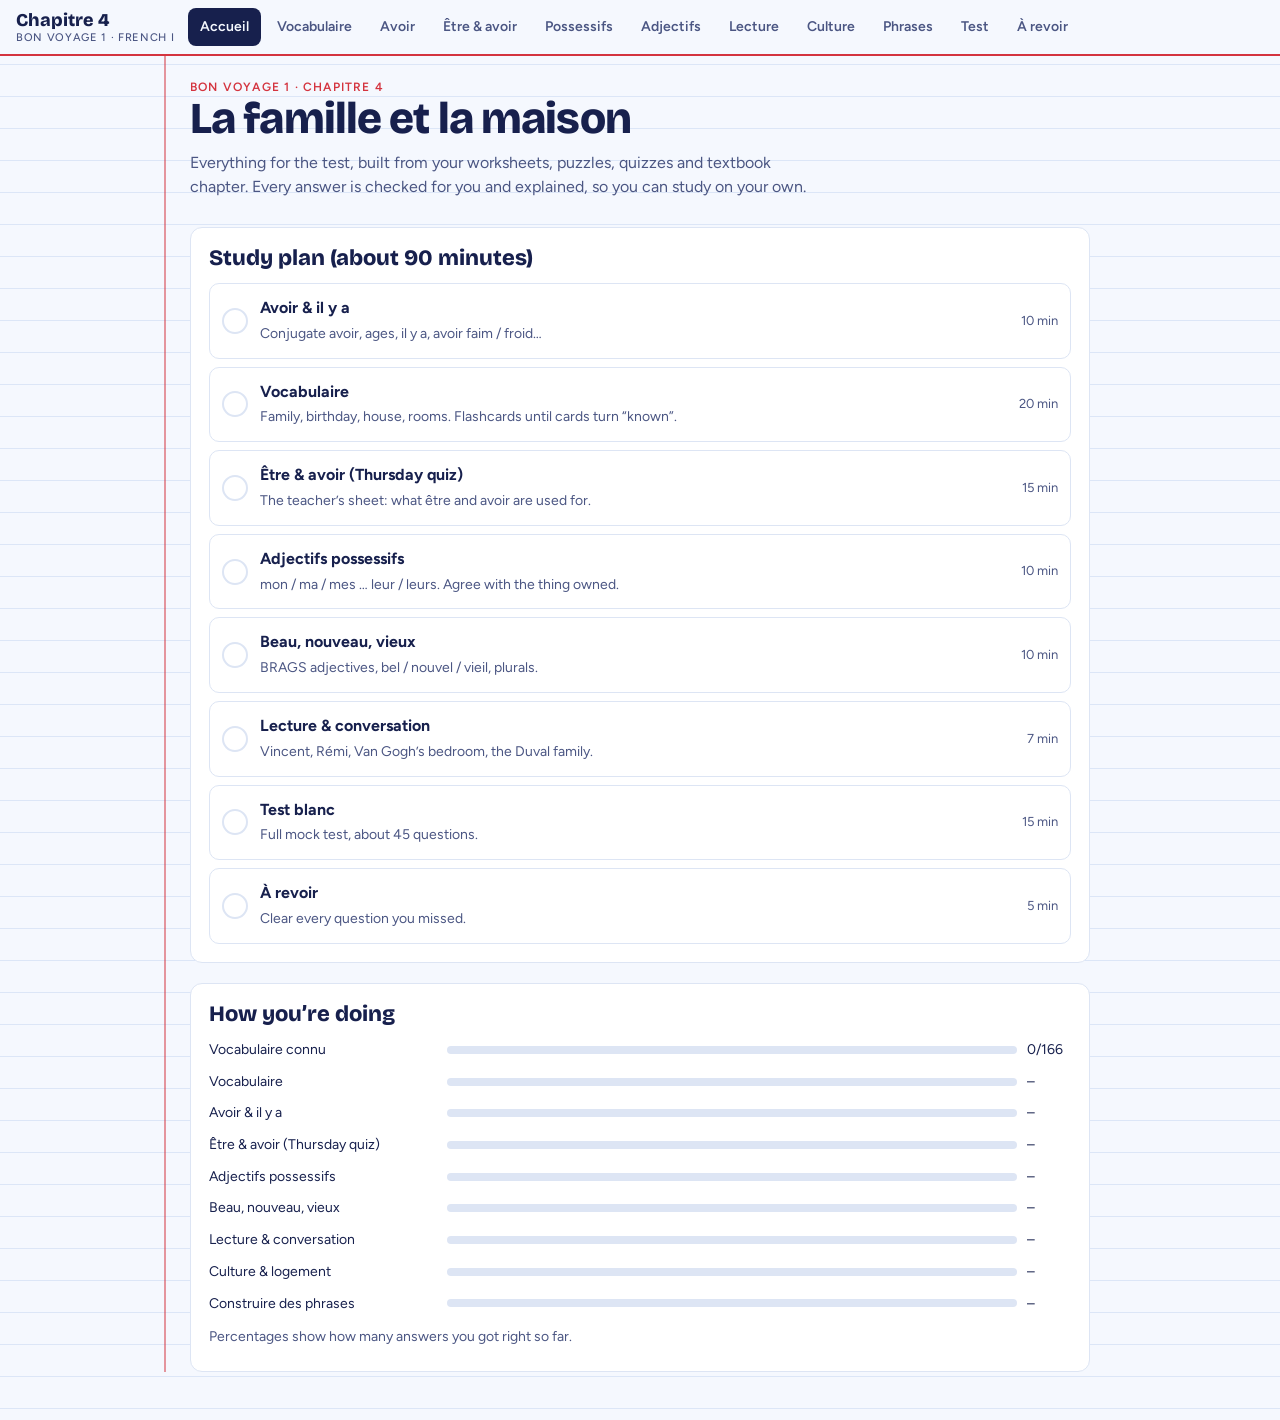
==== commit da556cc1: "Chapter 4 review: add Être & avoir section from teacher's sheet Co-Authored-By: Claude Sonnet 5.5 <n" ====
--- a/fr-ch4-m8x3/index.html
+++ b/fr-ch4-m8x3/index.html
@@ -112,7 +112,7 @@
 const norm=s=>strip(s).normalize('NFD').replace(/[̀-ͯ]/g,'').replace(/-/g,' ').replace(/[^a-z0-9' ]/g,' ').replace(/\s+/g,' ').trim();
 const plain=s=>strip(s).replace(/-/g,' ').replace(/[.,?!;:"«»()]/g,' ').replace(/\s+/g,' ').trim();
 const stripEn=s=>norm(s).replace(/^(to|a|an|the)\s+/,'');
-const TOPICS={vocab:'Vocabulaire',avoir:'Avoir & il y a',poss:'Adjectifs possessifs',adj:'Beau, nouveau, vieux',read:'Lecture & conversation',culture:'Culture & logement',phrases:'Construire des phrases'};
+const TOPICS={vocab:'Vocabulaire',avoir:'Avoir & il y a',etav:'Être & avoir (Thursday quiz)',poss:'Adjectifs possessifs',adj:'Beau, nouveau, vieux',read:'Lecture & conversation',culture:'Culture & logement',phrases:'Construire des phrases'};
 const CATS={family:'La famille',party:"L'anniversaire",house:'La maison',rooms:'Les pièces',place:'Où? (lieux)',adjs:'Adjectifs',avoir:'Expressions avec avoir',bonus:'Bonus (dessins)'};
 // [fr, en, cat, note]
 const V=[
@@ -219,11 +219,11 @@
  const tryOne=x=>{const mk=q.mode==='en'?stripEn:norm;const n=mk(x);for(const a of q.answers)if(mk(a)===n)return plain(a)===plain(x)||q.mode==='en'?'ok':'accent';return null};
  let r=tryOne(inp);if(!r&&q.lead)r=tryOne(inp.replace(/^non[, ]+/i,''));return r||'no'}
 function ansText(q){return q.t==='mc'?q.options[q.ans]:q.show||q.answers[0]}
-function runQuiz({title,qs,back,test}){
- qs=qs.filter(Boolean);let i=0,right=0,res=[],answered=false,cur=null,t0=0,resp='';const mode=test?'test':(/revoir|misses/i.test(title)?'redo':'practice');const v=$('#view');
+function runQuiz({title,qs,back,test,nohist}){
+ qs=qs.filter(Boolean);let i=0,right=0,res=[],answered=false,cur=null,t0=0,resp='';const mode=test?(nohist?'quiz':'test'):(/revoir|misses/i.test(title)?'redo':'practice');const v=$('#view');
  document.onkeydown=null;
  function finish(){document.onkeydown=null;const pct=Math.round(100*right/qs.length);
-  if(test){const by={};res.forEach(r=>{const t=r.q.topic;(by[t]=by[t]||[0,0])[1]++;if(r.ok)by[t][0]++});S.hist.unshift({d:Date.now(),pct,n:qs.length});S.hist=S.hist.slice(0,8);if(S.best==null||pct>S.best)S.best=pct;save();var bt=Object.entries(by).map(([t,[a,b]])=>`<div class="mrow"><span>${TOPICS[t]}</span><div class="meter"><i style="width:${100*a/b}%"></i></div><span>${a}/${b}</span></div>`).join('')}
+  if(test){const by={};res.forEach(r=>{const t=r.q.topic;(by[t]=by[t]||[0,0])[1]++;if(r.ok)by[t][0]++});if(!nohist){S.hist.unshift({d:Date.now(),pct,n:qs.length});S.hist=S.hist.slice(0,8);if(S.best==null||pct>S.best)S.best=pct;save();}var bt=Object.entries(by).map(([t,[a,b]])=>`<div class="mrow"><span>${TOPICS[t]}</span><div class="meter"><i style="width:${100*a/b}%"></i></div><span>${a}/${b}</span></div>`).join('')}
   const miss=res.filter(r=>!r.ok);
   v.innerHTML=`<div class="card"><div class="eyebrow">${esc(title)}</div><div class="big">${right}/${qs.length}</div><p class="lead">${pct>=90?'Excellent. You are ready.':pct>=75?'Solid. Look at the misses below once more.':'Good practice. Redo the misses, then try again.'}</p>${bt?`<div style="display:grid;gap:8px;margin:12px 0">${bt}</div>`:''}<div class="row" style="margin-top:14px">${miss.length?'<button class="btn" id="again">Redo my misses</button>':''}<button class="btn ghost" id="bk">Back</button></div></div>${miss.length?`<div class="card"><h2>Review</h2><div class="scroll"><table><tr><th>Question</th><th>Answer</th></tr>${miss.map(r=>`<tr><td>${fmt(r.q.prompt)}</td><td><b>${esc(ansText(r.q))}</b></td></tr>`).join('')}</table></div></div>`:''}`;
   $('#bk').onclick=back;if($('#again'))$('#again').onclick=()=>runQuiz({title:'Redo misses',qs:miss.map(r=>r.q),back})}
@@ -248,7 +248,7 @@
   document.onkeydown=e=>{if(e.key==='Enter'){e.preventDefault();if(!go.hidden)go.click()}}}
  qs.length?show():back()}
 // ===== pages =====
-const NAV=[['home','Accueil'],['vocab','Vocabulaire'],['avoir','Avoir'],['poss','Possessifs'],['adj','Adjectifs'],['read','Lecture'],['culture','Culture'],['phrases','Phrases'],['test','Test'],['weak','À revoir']];
+const NAV=[['home','Accueil'],['vocab','Vocabulaire'],['avoir','Avoir'],['etav','Être & avoir'],['poss','Possessifs'],['adj','Adjectifs'],['read','Lecture'],['culture','Culture'],['phrases','Phrases'],['test','Test'],['weak','À revoir']];
 function badge(){const n=$('#nav');if(!n)return;const cur=(location.hash||'#home').slice(1);n.innerHTML=NAV.map(([h,l])=>`<a href="#${h}" class="${h===cur?'on':''}">${l}${h==='weak'&&S.misses.length?`<span class="bd">${S.misses.length}</span>`:''}</a>`).join('')}
 const view=()=>$('#view');
 const known=()=>V.filter(v=>(S.box[v.id]||0)>=2).length;
@@ -257,9 +257,9 @@
 const head=(e,t,l)=>`<div><div class="eyebrow">${e}</div><h1>${t}</h1><p class="lead">${l}</p></div>`;
 const modeBtn=(id,t,d)=>`<button class="mode" id="${id}"><b>${t}</b><span>${d}</span></button>`;
 const P={};
-P.home=()=>{const plan=[['#avoir','Avoir & il y a','Conjugate avoir, ages, il y a, avoir faim / froid…',10,tot('avoir')>=20],['#vocab','Vocabulaire','Family, birthday, house, rooms. Flashcards until cards turn “known”.',20,known()>=70],['#poss','Adjectifs possessifs','mon / ma / mes … leur / leurs. Agree with the thing owned.',10,tot('poss')>=20],['#adj','Beau, nouveau, vieux','BRAGS adjectives, bel / nouvel / vieil, plurals.',10,tot('adj')>=20],['#read','Lecture & conversation','Vincent, Rémi, Van Gogh’s bedroom, the Duval family.',7,tot('read')>=12],['#test','Test blanc','Full mock test, about 45 questions.',15,S.best!=null],['#weak','À revoir','Clear every question you missed.',5,S.misses.length===0&&Object.keys(S.stats).length>0]];
+P.home=()=>{const plan=[['#avoir','Avoir & il y a','Conjugate avoir, ages, il y a, avoir faim / froid…',10,tot('avoir')>=20],['#vocab','Vocabulaire','Family, birthday, house, rooms. Flashcards until cards turn “known”.',20,known()>=70],['#etav','Être & avoir (Thursday quiz)','The teacher’s sheet: what être and avoir are used for.',15,tot('etav')>=25],['#poss','Adjectifs possessifs','mon / ma / mes … leur / leurs. Agree with the thing owned.',10,tot('poss')>=20],['#adj','Beau, nouveau, vieux','BRAGS adjectives, bel / nouvel / vieil, plurals.',10,tot('adj')>=20],['#read','Lecture & conversation','Vincent, Rémi, Van Gogh’s bedroom, the Duval family.',7,tot('read')>=12],['#test','Test blanc','Full mock test, about 45 questions.',15,S.best!=null],['#weak','À revoir','Clear every question you missed.',5,S.misses.length===0&&Object.keys(S.stats).length>0]];
  view().innerHTML=`${head('Bon Voyage 1 · Chapitre 4','La famille et la maison','Everything for the test, built from your worksheets, puzzles, quizzes and textbook chapter. Every answer is checked for you and explained, so you can study on your own.')}
- <div class="card"><h2>Study plan (about 75 minutes)</h2><ol class="plan" style="margin-top:12px">${plan.map(p=>`<li class="${p[4]?'done':''}"><a href="${p[0]}"><span class="ck">${p[4]?'✓':''}</span><span><b>${p[1]}</b><br><span style="color:var(--ink2);font-size:14px">${p[2]}</span></span><span class="min">${p[3]} min</span></a></li>`).join('')}</ol></div>
+ <div class="card"><h2>Study plan (about 90 minutes)</h2><ol class="plan" style="margin-top:12px">${plan.map(p=>`<li class="${p[4]?'done':''}"><a href="${p[0]}"><span class="ck">${p[4]?'✓':''}</span><span><b>${p[1]}</b><br><span style="color:var(--ink2);font-size:14px">${p[2]}</span></span><span class="min">${p[3]} min</span></a></li>`).join('')}</ol></div>
  <div class="card"><h2>How you’re doing</h2><div style="display:grid;gap:10px;margin-top:12px"><div class="mrow"><span>Vocabulaire connu</span><div class="meter"><i style="width:${100*known()/V.length}%"></i></div><span>${known()}/${V.length}</span></div>${Object.keys(TOPICS).map(t=>`<div class="mrow"><span>${TOPICS[t]}</span><div class="meter"><i style="width:${acc(t)}%"></i></div><span>${tot(t)?acc(t)+'%':'–'}</span></div>`).join('')}</div><p style="color:var(--ink2);font-size:14px;margin-top:12px">${S.best!=null?`Best mock test: <b>${S.best}%</b>. `:''}Percentages show how many answers you got right so far.</p></div>`};
 // ---- vocab
 let vcat='all',vdir='fe';
@@ -325,6 +325,121 @@
  if(m.length){$('#go').onclick=()=>runQuiz({title:'À revoir',qs:shuffle(m).slice(0,20),back:P.weak});$('#clr').onclick=()=>{S.misses=[];save();P.weak();badge()}}};
 P.export=()=>{const data=JSON.stringify({chapter:CFG.chapter,events:S.all});view().innerHTML=`${head('Export','Progress report','Use this only if a parent asks you to send your results. Copy the text below.')}<div class="card"><textarea id="ex" readonly style="width:100%;height:160px;font:12px monospace;background:var(--card);color:var(--ink);border:1px solid var(--rule);border-radius:8px;padding:8px">${esc(data)}</textarea><div class="row" style="margin-top:10px"><button class="btn" id="cp">Copy</button><span id="cm" style="color:var(--ink2)"></span></div></div>`;$('#cp').onclick=()=>{const t=$('#ex');t.select();try{navigator.clipboard.writeText(t.value).then(()=>$('#cm').textContent='Copied.',()=>$('#cm').textContent='Press Ctrl+C to copy.')}catch(e){$('#cm').textContent='Press Ctrl+C to copy.'}}};
 function route(){document.onkeydown=null;const h=(location.hash||'#home').slice(1);(P[h]||P.home)();badge();window.scrollTo(0,0);const n=$('#note');if(n)n.hidden=!CFG.endpoint}
+/* ===== Être & avoir (teacher's sheet "J'utilise le verbe être / avoir pour…") ===== */
+const EF={e:{je:'suis',tu:'es',il:'est',elle:'est',on:'est',nous:'sommes',vous:'êtes',ils:'sont',elles:'sont'},a:{je:'ai',tu:'as',il:'a',elle:'a',on:'a',nous:'avons',vous:'avez',ils:'ont',elles:'ont'}};
+const EV={e:'être',a:'avoir'};
+const PRON=['je','tu','il','elle','on','nous','vous','ils','elles'];
+const apo=a=>/'|’/.test(a)?[a,a.replace(/['’]/g,' ')]:[a];
+const fullF=(v,k)=>v==='a'&&k==='je'?"j'ai":k+' '+EF[v][k];
+const LAB={name:'être · your name',nat:'être · nationality',job:'être · job',sit:'être · personal situation',mood:'être · mood / feeling',loc:'être · where you are',desc:'être · looks / personality',age:'avoir · age',belong:'avoir · what you have',sens:'avoir · sensations (cold, hungry…)',phys:'avoir · eyes, hair, beard'};
+const EXP={name:'Your name uses être: Je suis Édouard.',nat:'Nationality uses être: Je suis français.',job:'A job uses être, with no article: Je suis étudiant.',sit:'Personal situation uses être: Je suis célibataire.',mood:'A mood or feeling uses être: Je suis content.',loc:'Where someone is uses être: Je suis à Paris.',desc:'Describing looks or personality uses être: Je suis grand.',age:'Age uses avoir, not être: J’ai 25 ans.',belong:'Having something uses avoir: J’ai un chien.',sens:'Sensations use avoir: J’ai froid, j’ai faim. English says “to be”, French says “to have”.',phys:'Hair, eyes and a beard use avoir: J’ai les yeux bleus.'};
+// [subject, key, verb(e/a), rest, category]
+const POOL=[
+['Je','je','e','Édouard.','name'],['Elle','elle','e','Marie.','name'],['Tu','tu','e','Leroy ?','name'],
+['Tu','tu','e','mexicain ?','nat'],['Nous','nous','e','français.','nat'],['Ils','ils','e','canadiens.','nat'],['Vous','vous','e','japonais ?','nat'],['Elle','elle','e','allemande.','nat'],['Je','je','e','colombien.','nat'],['Elles','elles','e','chiliennes.','nat'],
+['Je','je','e','étudiant.','job'],['Tu','tu','e','avocat ?','job'],['Mon père','il','e','ingénieur.','job'],['Nous','nous','e','professeurs.','job'],['Elles','elles','e','infirmières.','job'],['Vous','vous','e','médecin ?','job'],['Il','il','e','cuisinier.','job'],['Elle','elle','e','architecte.','job'],
+['Je','je','e','célibataire.','sit'],['Ils','ils','e','mariés.','sit'],['Elle','elle','e','divorcée.','sit'],['Nous','nous','e','en couple.','sit'],['Tu','tu','e','dans une relation ?','sit'],
+['Tu','tu','e','content ?','mood'],['Je','je','e','fatigué.','mood'],['Elles','elles','e','heureuses.','mood'],['Marc','il','e','stressé.','mood'],['Nous','nous','e','tristes.','mood'],['Il','il','e','ennuyé.','mood'],['Vous','vous','e','amoureux ?','mood'],
+['Nous','nous','e','dans la salle.','loc'],['Vous','vous','e','à l’école ?','loc'],['Ils','ils','e','à Paris.','loc'],['Je','je','e','au Mexique.','loc'],['Elle','elle','e','en France.','loc'],['Tu','tu','e','à Mexico ?','loc'],
+['Tu','tu','e','grand.','desc'],['Ma sœur','elle','e','timide.','desc'],['Nous','nous','e','patients.','desc'],['Les garçons','ils','e','drôles.','desc'],['Je','je','e','petit.','desc'],['Elle','elle','e','intelligente.','desc'],['Il','il','e','poli.','desc'],['Vous','vous','e','sérieux ?','desc'],
+['Je','je','a','25 ans.','age'],['Tu','tu','a','quinze ans ?','age'],['Ma mère','elle','a','quarante ans.','age'],['Nous','nous','a','douze ans.','age'],['Elle','elle','a','seize ans.','age'],['Ils','ils','a','dix ans.','age'],
+['Nous','nous','a','une maison.','belong'],['Vous','vous','a','un chien ?','belong'],['Ils','ils','a','une voiture.','belong'],['Elle','elle','a','un téléphone.','belong'],['Je','je','a','un frère.','belong'],
+['Je','je','a','froid.','sens'],['Tu','tu','a','chaud ?','sens'],['Il','il','a','soif.','sens'],['Nous','nous','a','faim.','sens'],['Vous','vous','a','sommeil ?','sens'],['Elles','elles','a','peur.','sens'],['Je','je','a','honte.','sens'],['Tu','tu','a','envie de manger ?','sens'],
+['Elle','elle','a','les yeux bleus.','phys'],['Il','il','a','les cheveux blancs.','phys'],['Mon père','il','a','une barbe.','phys'],['Nous','nous','a','les yeux marron.','phys'],['Ils','ils','a','les cheveux bruns.','phys'],['Vous','vous','a','les yeux bleus ?','phys']];
+const subjT=(s,k,v)=>s==='Je'&&v==='a'?'J’':s;
+const blankS=r=>`${subjT(r[0],r[1],r[2])}___ ${r[3]}`;
+const fullS=r=>{const f=EF[r[2]][r[1]];return r[0]==='Je'&&r[2]==='a'?`J’${f} ${r[3]}`:`${r[0]} ${f} ${r[3]}`};
+const etavMC=n=>sample(POOL,n).map(r=>{const [s,k,v,rest,cat]=r,o=v==='e'?'a':'e',good=EF[v][k];const same=[...new Set(PRON.map(p=>EF[v][p]))].filter(x=>x!==good);
+ return MC('etav',blankS(r),good,[EF[o][k],pick(same)],EXP[cat]+(k==='je'||s?'':''),'Pick the right form of être or avoir.')});
+const etavUse=n=>sample(POOL,n).map(r=>{const labs=Object.keys(LAB).filter(c=>c!==r[4]);const w=sample(labs,3);return MC('etav',fullS(r),LAB[r[4]],w.map(c=>LAB[c]),EXP[r[4]],'Why this verb? Pick the use.')});
+const etavFill=n=>sample(POOL,n).map(r=>{const [s,k,v]=r,f=EF[v][k];let a=[f];if(PRON.includes(s.toLowerCase()))a=a.concat(apo(fullF(v,k)));return TY('etav',blankS(r),a,EXP[r[4]],'Type the correct form of '+EV[v]+'.')});
+const etavConj=n=>Array.from({length:n},()=>{const v=pick(['e','a']),k=pick(PRON);return TY('etav',`${EV[v]} + ${k}`,[EF[v][k]].concat(apo(fullF(v,k))),`${EV[v]}: `+Object.entries({je:EF[v].je,tu:EF[v].tu,'il/elle/on':EF[v].il,nous:EF[v].nous,vous:EF[v].vous,'ils/elles':EF[v].ils}).map(([a,b])=>(v==='a'&&a==='je'?'j’':a+' ')+b).join(', ')+'.','Conjugate (you may type just the verb or the whole phrase).')});
+// English → French  [en, answers, category]
+const SAY=[
+["I am Canadian.",["je suis canadien","je suis canadienne"],'nat'],["We are French.",["nous sommes français","nous sommes françaises"],'nat'],["You (tu) are Mexican.",["tu es mexicain","tu es mexicaine"],'nat'],["They (m.) are Japanese.",["ils sont japonais"],'nat'],["She is German.",["elle est allemande"],'nat'],
+["He is a lawyer.",["il est avocat"],'job'],["I am an engineer.",["je suis ingénieur","je suis ingénieure"],'job'],["We are teachers.",["nous sommes professeurs"],'job'],["She is a nurse.",["elle est infirmière"],'job'],["You (vous) are a doctor.",["vous êtes médecin"],'job'],["I am a student.",["je suis étudiant","je suis étudiante"],'job'],
+["I am single.",["je suis célibataire"],'sit'],["They (m.) are married.",["ils sont mariés"],'sit'],["She is divorced.",["elle est divorcée"],'sit'],
+["He is happy.",["il est heureux","il est content","il est joyeux"],'mood'],["I am tired.",["je suis fatigué","je suis fatiguée"],'mood'],["She is sad.",["elle est triste"],'mood'],["We are stressed.",["nous sommes stressés","nous sommes stressées"],'mood'],
+["I am in the room (la salle).",["je suis dans la salle"],'loc'],["They (f.) are in France.",["elles sont en France"],'loc'],["You (vous) are in Paris.",["vous êtes à Paris"],'loc'],["He is at school.",["il est à l'école"],'loc'],["I am in Mexico.",["je suis au Mexique"],'loc'],
+["You (tu) are tall.",["tu es grand","tu es grande"],'desc'],["She is shy.",["elle est timide"],'desc'],["They (m.) are funny.",["ils sont drôles"],'desc'],["He is serious.",["il est sérieux"],'desc'],
+["I am 25 years old.",["j'ai 25 ans","j'ai vingt-cinq ans"],'age'],["She is fifteen.",["elle a quinze ans"],'age'],
+["We have a house.",["nous avons une maison"],'belong'],["You (tu) have a dog.",["tu as un chien"],'belong'],["He has a brother.",["il a un frère"],'belong'],["They (m.) have a car.",["ils ont une voiture"],'belong'],
+["I am cold.",["j'ai froid"],'sens'],["She is hot.",["elle a chaud"],'sens'],["We are thirsty.",["nous avons soif"],'sens'],["He is hungry.",["il a faim"],'sens'],["You (vous) are sleepy.",["vous avez sommeil"],'sens'],["They (f.) are afraid.",["elles ont peur"],'sens'],["I am ashamed.",["j'ai honte"],'sens'],["I feel like eating.",["j'ai envie de manger"],'sens'],
+["She has blue eyes.",["elle a les yeux bleus"],'phys'],["He has brown hair.",["il a les cheveux bruns"],'phys'],["My father has a beard.",["mon père a une barbe"],'phys'],["We have brown eyes.",["nous avons les yeux marron"],'phys'],["She has white hair.",["elle a les cheveux blancs"],'phys']
+].map(([en,a,c])=>TY('etav',en,a.flatMap(apo),EXP[c],'Say it in French.',{mode:'fr'}));
+// make it negative [affirmative, negative]
+const NEGE=[["Je suis fatigué.","je ne suis pas fatigué"],["Tu es content.","tu n'es pas content"],["Il est étudiant.","il n'est pas étudiant"],["Nous sommes mariés.","nous ne sommes pas mariés"],["Elles sont en France.","elles ne sont pas en France"],["Il est grand.","il n'est pas grand"],["Je suis célibataire.","je ne suis pas célibataire"],
+["J'ai faim.","je n'ai pas faim"],["Tu as froid.","tu n'as pas froid"],["Il a peur.","il n'a pas peur"],["Nous avons sommeil.","nous n'avons pas sommeil"],["J'ai un chien.","je n'ai pas de chien"],["Elle a une barbe.","elle n'a pas de barbe"],["Ils ont une voiture.","ils n'ont pas de voiture"],["Vous avez les yeux bleus.","vous n'avez pas les yeux bleus"]]
+.map(([p,a])=>TY('etav',p,apo(a),a.includes(' de ')||a.includes(" d'")?'After a negative, un / une / des become de (d’): je n’ai pas de chien.':'Put ne / n’ before the verb and pas after it. Les / le / la stay the same, and être never changes to de.','Make it negative.'));
+// tiles [en, fr, extra tile]
+const ETL=[["I am a student.","Je suis étudiant.",["es"]],["She is Canadian.","Elle est canadienne.",["a"]],["We are in Paris.","Nous sommes à Paris.",["avons"]],["I am 25 years old.","J'ai 25 ans.",["suis"]],["He is hungry.","Il a faim.",["est"]],["They have a dog.","Ils ont un chien.",["sont"]],["You (tu) are shy.","Tu es timide.",["as"]],["She has blue eyes.","Elle a les yeux bleus.",["est"]],["We are tired.","Nous sommes fatigués.",["avons"]],["I am afraid.","J'ai peur.",["suis"]],["He has a beard.","Il a une barbe.",["est"]],["You (vous) are in France.","Vous êtes en France.",["avez"]],["My brother is single.","Mon frère est célibataire.",["a"]],["They (m.) are married.","Ils sont mariés.",["ont"]]]
+.map(([en,fr,x])=>TL('etav',en,fr,x,'Check the verb: être for who / where / what someone is like; avoir for age, things, sensations, eyes and hair.'));
+// vocabulary from the sheet:  "fr/variants|en/variants|cat"
+const VW=("Édouard|Edward (a first name)|name;"+
+"mexicain/mexicaine|Mexican|nat;colombien/colombienne|Colombian|nat;français/française|French|nat;chilien/chilienne|Chilean|nat;canadien/canadienne|Canadian|nat;japonais/japonaise|Japanese|nat;allemand/allemande|German|nat;"+
+"étudiant/étudiante|student|job;ingénieur/ingénieure|engineer|job;cuisinier/cuisinière|cook|job;avocat/avocate|lawyer|job;professeur/professeure|teacher|job;architecte|architect|job;informaticien/informaticienne|computer scientist|job;infirmier/infirmière|nurse|job;médecin|doctor|job;"+
+"célibataire|single|sit;dans une relation|in a relationship|sit;marié/mariée|married|sit;en couple|in a couple|sit;divorcé/divorcée|divorced|sit;"+
+"content/contente|pleased / happy|mood;heureux/heureuse|happy|mood;joyeux/joyeuse|joyful|mood;triste|sad|mood;stressé/stressée|stressed|mood;fatigué/fatiguée|tired|mood;ennuyé/ennuyée|bored|mood;amoureux/amoureuse|in love|mood;"+
+"dans la salle|in the room|loc;à l'école|at school|loc;en France|in France|loc;au Mexique|in Mexico|loc;à Mexico|in Mexico City|loc;à Paris|in Paris|loc;"+
+"grand/grande|tall|desc;petit/petite|short / small|desc;mince|slim|desc;maigre|thin|desc;gros/grosse|big / heavy|desc;intelligent/intelligente|intelligent|desc;drôle|funny|desc;patient/patiente|patient|desc;sérieux/sérieuse|serious|desc;gentil/gentille|nice / kind|desc;poli/polie|polite|desc;timide|shy|desc;fou/folle|crazy|desc;"+
+"avoir froid|to be cold|sens;avoir chaud|to be hot|sens;avoir soif|to be thirsty|sens;avoir faim|to be hungry|sens;avoir sommeil|to be sleepy|sens;avoir peur|to be afraid|sens;avoir honte|to be ashamed|sens;avoir envie de|to feel like / to want to|sens;"+
+"les yeux marron|brown eyes|phys;les yeux bleus|blue eyes|phys;les cheveux bruns|brown hair|phys;les cheveux blancs|white hair|phys;une barbe|a beard|phys;"+
+"une maison|a house|belong;un chien|a dog|belong;un frère|a brother|belong;une voiture|a car|belong;un téléphone|a phone|belong").split(';').filter(x=>!x.startsWith('Édouard')).map(s=>{const [f,e,c]=s.split('|');return {fr:f.split('/'),en:e.split(' / '),cat:c}});
+const VWL={nat:'nationality',job:'job',sit:'personal situation',mood:'mood',loc:'place',desc:'description',sens:'sensation (avoir!)',phys:'physical feature (avoir)',belong:'belonging (avoir)'};
+const syn=(a,b)=>a.en.some(e=>b.en.includes(e));
+const vwMC=n=>sample(VW,n).map(w=>{const same=VW.filter(x=>x!==w&&x.cat===w.cat&&!syn(w,x)),other=VW.filter(x=>x.cat!==w.cat&&!syn(w,x));const pool=shuffle(same).slice(0,3);while(pool.length<3)pool.push(pick(other));return MC('etav',w.fr[0],w.en[0],pool.map(x=>x.en[0]),`${w.fr[0]} = ${w.en[0]} (${VWL[w.cat]}).`,'What does it mean?')});
+const vwTy=n=>sample(VW,n).map(w=>{const ans=[];VW.filter(x=>syn(w,x)).forEach(x=>x.fr.forEach(f=>{ans.push(f);const s=f.replace(/^(un|une|les|le|la|l')\s*/,'');if(s!==f)ans.push(s)}));return TY('etav',w.en[0],ans.flatMap(apo),`${w.fr[0]}${w.fr[1]?' (fem. '+w.fr[1]+')':''} = ${w.en[0]} (${VWL[w.cat]}).`,'Say it in French.',{show:w.fr[0]})});
+// make it agree (extra)
+const AGR=[["Elle est ___. (mexicain)","mexicaine"],["Marie est ___. (canadien)","canadienne"],["Elle est ___. (français)","française"],["Ma mère est ___. (japonais)","japonaise"],["Elle est ___. (allemand)","allemande"],["Ma sœur est ___. (chilien)","chilienne"],["Elle est ___. (colombien)","colombienne"],["Elle est ___. (étudiant)","étudiante"],["Elle est ___. (infirmier)","infirmière"],["Elle est ___. (cuisinier)","cuisinière"],["Elle est ___. (marié)","mariée"],["Elle est ___. (divorcé)","divorcée"],["Elle est ___. (fatigué)","fatiguée"],["Elle est ___. (sérieux)","sérieuse"],["Elle est ___. (gentil)","gentille"],["Elle est ___. (amoureux)","amoureuse"],["Elle est ___. (patient)","patiente"],["Elles sont ___. (japonais)","japonaises"],["Ils sont ___. (français)","français"],["Elles sont ___. (heureux)","heureuses"],["Ils sont ___. (sérieux)","sérieux"],["Ils sont ___. (canadien)","canadiens"]]
+.map(([p,a])=>TY('etav',p,a,'Extra practice: adjectives agree with the person (feminine adds -e, plural adds -s). Words already ending in -s or -x stay the same in the masculine plural.','Make the adjective agree.'));
+const ETAVR=[
+MC('etav','How do you say “I am 25 years old”?',"J'ai 25 ans.",["Je suis 25 ans.","Je suis 25 années.","J'ai 25 année."],'Age uses avoir. French says “I have 25 years”.'),
+MC('etav','How do you say “I am hungry”?',"J'ai faim.",["Je suis faim.","Je suis de la faim.","J'ai de faim."],'Hunger is a sensation, so French uses avoir: j’ai faim.'),
+MC('etav','How do you say “She is cold”?',"Elle a froid.",["Elle est froid.","Elle est froide.","Elle a froide."],'Sensations (froid, chaud, soif, faim, sommeil, peur, honte) use avoir.'),
+MC('etav','Which verb gives your nationality?','être',['avoir','aller','faire'],'Je suis mexicain. Nationality uses être.'),
+MC('etav','Which verb gives your job?','être',['avoir','aller','faire'],'Je suis ingénieur. Use être with no article: je suis étudiant.'),
+MC('etav','Which verb describes someone’s eyes and hair?','avoir',['être','aller','faire'],'Elle a les yeux bleus. Il a les cheveux blancs. Avoir.'),
+MC('etav','Which verb gives your age?','avoir',['être','aller','faire'],'Avoir: tu as quel âge ? J’ai quinze ans.'),
+MC('etav','Which verb tells where you are?','être',['avoir','aller','faire'],'Je suis à l’école. Je suis en France.'),
+MC('etav','Which verb tells whether you are single or married?','être',['avoir','aller','faire'],'Je suis célibataire. Je suis marié.'),
+MC('etav','Which verb tells what you own (a dog, a house, a phone)?','avoir',['être','aller','faire'],"J'ai un chien. J'ai une maison."),
+MC('etav','Which sentence is correct?',"Il est grand.",["Il a grand.","Il est un grand.","Il a grande."],'Tall is a description of looks, so être.'),
+MC('etav','Which sentence is correct?',"Elle a les yeux bleus.",["Elle est les yeux bleus.","Elle a des yeux est bleus.","Elle a yeux bleu."],'Eyes and hair use avoir.'),
+MC('etav','Which sentence is correct?',"J'ai peur.",["Je suis peur.","Je suis peureux de.","J'ai de peur."],'Avoir peur = to be afraid.'),
+MC('etav','Which sentence is correct?',"Elle est dans la salle.",["Elle a dans la salle.","Elle est la salle.","Elle ont dans la salle."],'Location uses être: dans la salle, à l’école, en France, à Paris.'),
+MC('etav','Which sentence is correct?',"Je suis au Mexique.",["J'ai au Mexique.","Je suis en Mexique.","Je suis à Mexique."],'Au Mexique (le Mexique is masculine). En France, à Paris.'),
+MC('etav','Which sentence is correct?',"Nous sommes fatigués.",["Nous avons fatigués.","Nous sommes fatigue.","Nous êtes fatigués."],'A mood or state of mind uses être.'),
+MC('etav','Which is correct?',"Je n'ai pas de chien.",["Je n'ai pas un chien.","Je ne ai pas de chien.","Je n'ai pas des chien."],'After a negative, un / une / des become de (d’). J’ai → je n’ai pas.'),
+MC('etav','Which is correct?',"Il n'est pas grand.",["Il n'a pas grand.","Il ne est pas grand.","Il n'est pas de grand."],'Être stays être in the negative. Put n’ before the vowel: n’est.'),
+MC('etav','Which is correct?',"Tu as quinze ans.",["Tu es quinze ans.","Tu as quinze.","Tu a quinze ans."],'Tu → as.'),
+MC('etav','Which is correct?',"Ils ont les cheveux bruns.",["Ils sont les cheveux bruns.","Ils ont les cheveux brun.","Il ont les cheveux bruns."],'Plural subject → ont. Cheveux is plural, so bruns takes an -s.'),
+MC('etav','What does “avoir envie de” mean?','to feel like / to want to',['to be afraid of','to need','to be ashamed of'],'J’ai envie de manger = I feel like eating.'),
+MC('etav','Which form goes with vous?','vous êtes',['vous sont','vous avons','vous ont'],'Être: vous êtes. (Avoir: vous avez.)'),
+MC('etav','Which form goes with nous (être)?','nous sommes',['nous êtes','nous avons','nous sont'],'Être: nous sommes. (Avoir: nous avons.)')
+];
+/* ---- page ---- */
+const tr=(a,b,c)=>`<tr><td><b>${a}</b></td><td>${b}</td>${c!=null?`<td>${c}</td>`:''}</tr>`;
+P.etav=()=>{view().innerHTML=`${head('Grammaire','Être & avoir','From your teacher’s sheet: what each verb is used for. Quiz on Thursday.')}
+ <details open><summary>Learn it: the two verbs</summary><div><div class="grid"><div class="scroll"><table><tr><th colspan="2">être (to be)</th></tr><tr><td>je</td><td><b>suis</b></td></tr><tr><td>tu</td><td><b>es</b></td></tr><tr><td>il / elle / on</td><td><b>est</b></td></tr><tr><td>nous</td><td><b>sommes</b></td></tr><tr><td>vous</td><td><b>êtes</b></td></tr><tr><td>ils / elles</td><td><b>sont</b></td></tr></table></div><div class="scroll"><table><tr><th colspan="2">avoir (to have)</th></tr><tr><td>j’</td><td><b>ai</b></td></tr><tr><td>tu</td><td><b>as</b></td></tr><tr><td>il / elle / on</td><td><b>a</b></td></tr><tr><td>nous</td><td><b>avons</b></td></tr><tr><td>vous</td><td><b>avez</b></td></tr><tr><td>ils / elles</td><td><b>ont</b></td></tr></table></div></div></div></details>
+ <details open><summary>J’utilise le verbe ÊTRE pour…</summary><div class="scroll"><table><tr><th>Use</th><th>Examples</th></tr>
+ ${tr('Le prénom (name)','<i>Je suis Édouard et mon nom est Leroy.</i>')}
+ ${tr('La nationalité','<i>Je suis</i> mexicain, colombien, français, chilien, canadien, japonais, allemand…')}
+ ${tr('Le métier (job)','<i>Je suis</i> étudiant, ingénieur, cuisinier, avocat, professeur, architecte, informaticien, infirmier, médecin…')}
+ ${tr('La situation personnelle','<i>Je suis</i> célibataire, dans une relation, marié, en couple, divorcé…')}
+ ${tr('L’état d’esprit (mood)','<i>Je suis</i> content, heureux, joyeux, triste, stressé, fatigué, ennuyé, amoureux…')}
+ ${tr('La localisation (where)','<i>Je suis</i> dans la salle, à l’école, en France, au Mexique, à Mexico, à Paris…')}
+ ${tr('La description physique et morale','<i>Je suis</i> grand, petit, mince, maigre, gros, intelligent, drôle, patient, sérieux, gentil, poli, timide, fou…')}
+ </table></div></details>
+ <details open><summary>J’utilise le verbe AVOIR pour…</summary><div class="scroll"><table><tr><th>Use</th><th>Examples</th></tr>
+ ${tr('L’âge','<i>J’ai 25 ans.</i>')}
+ ${tr('L’appartenance (what you have)','<i>J’ai</i> une maison, un chien, un frère, une voiture, un téléphone…')}
+ ${tr('Les sensations','<i>J’ai</i> froid, chaud, soif, faim, sommeil, peur, honte, envie (de)…')}
+ ${tr('Les particularités physiques','<i>J’ai</i> les yeux marron, les yeux bleus, les cheveux bruns, les cheveux blancs, une barbe…')}
+ </table></div></details>
+ <details open><summary>Watch out: English “to be” is not always être</summary><div><ul class="facts"><li><b>Age:</b> <i>J’ai 25 ans.</i> (Not “je suis 25 ans”.)</li><li><b>Sensations</b> (cold, hot, thirsty, hungry, sleepy, afraid, ashamed): <i>J’ai froid, j’ai faim, j’ai peur.</i></li><li><b>Looks:</b> <i>Je suis grand</i> (être, a description), but <i>j’ai les yeux bleus</i> (avoir, eyes and hair).</li><li><b>Job:</b> no article after être: <i>Je suis étudiant.</i> <i>Elle est avocate.</i></li><li><b>Where:</b> <i>à</i> + city (à Paris, à Mexico), <i>en</i> + feminine country (en France), <i>au</i> + masculine country (au Mexique), <i>dans</i> + room (dans la salle).</li><li><b>Adjectives agree:</b> il est content, elle est contente. Nationalities and jobs agree too: il est mexicain, elle est mexicaine.</li><li><b>Negative:</b> je ne suis pas…, je n’ai pas… After a negative, <i>un / une / des</i> become <i>de / d’</i>: <i>je n’ai pas de chien</i>. Être never takes de.</li><li><b>Eyes and hair:</b> les yeux marron, les yeux bleus, les cheveux bruns, les cheveux blancs. Colours agree with the plural noun; <i>marron</i> stays as written on the sheet.</li></ul></div></details>
+ <div class="grid">${mm('a','Être or avoir?','Je ___ 25 ans → ai (15)')}${mm('b','What is it used for?','Je suis étudiant → job (12)')}${mm('c','Conjugate','être / avoir + pronoun (12)')}${mm('d','Fill in the verb','Nous ___ à Paris (14)')}${mm('e','Say it in French','I am cold → J’ai froid (14)')}${mm('f','Make it negative','J’ai un chien → je n’ai pas de chien (10)')}${mm('g','Build the sentence','Tap the words (8)')}${mm('h','Sheet words: French → English','célibataire, avoir peur… (15)')}${mm('i','Sheet words: English → French','to be thirsty → avoir soif (15)')}${mm('j','Make it agree','Elle est (mexicain) → mexicaine (10)')}${mm('k','Rules','Which verb? Which form? (10)')}${mm('l','Practice quiz (no hints)','28 mixed questions, answers at the end')}</div>`;
+ const g=runner(P.etav);g('#a','Être ou avoir ?',()=>etavMC(15));g('#b','À quoi ça sert ?',()=>etavUse(12));g('#c','Conjugaison',()=>etavConj(12));g('#d','Complète',()=>etavFill(14));g('#e','En français',()=>sample(SAY,14));g('#f','Négation',()=>sample(NEGE,10));g('#g','Phrases',()=>sample(ETL,8));g('#h','Mots',()=>vwMC(15));g('#i','Mots',()=>vwTy(15));g('#j','Accord',()=>sample(AGR,10));g('#k','Règles',()=>sample(ETAVR,10));
+ $('#l').onclick=()=>runQuiz({title:'Practice quiz',qs:[].concat(etavMC(6),etavFill(5),etavUse(4),sample(SAY,5),sample(NEGE,3),vwMC(3),sample(ETL,2)),back:P.etav,test:1,nohist:1})};
 addEventListener('hashchange',route);route();
 </script>
 
